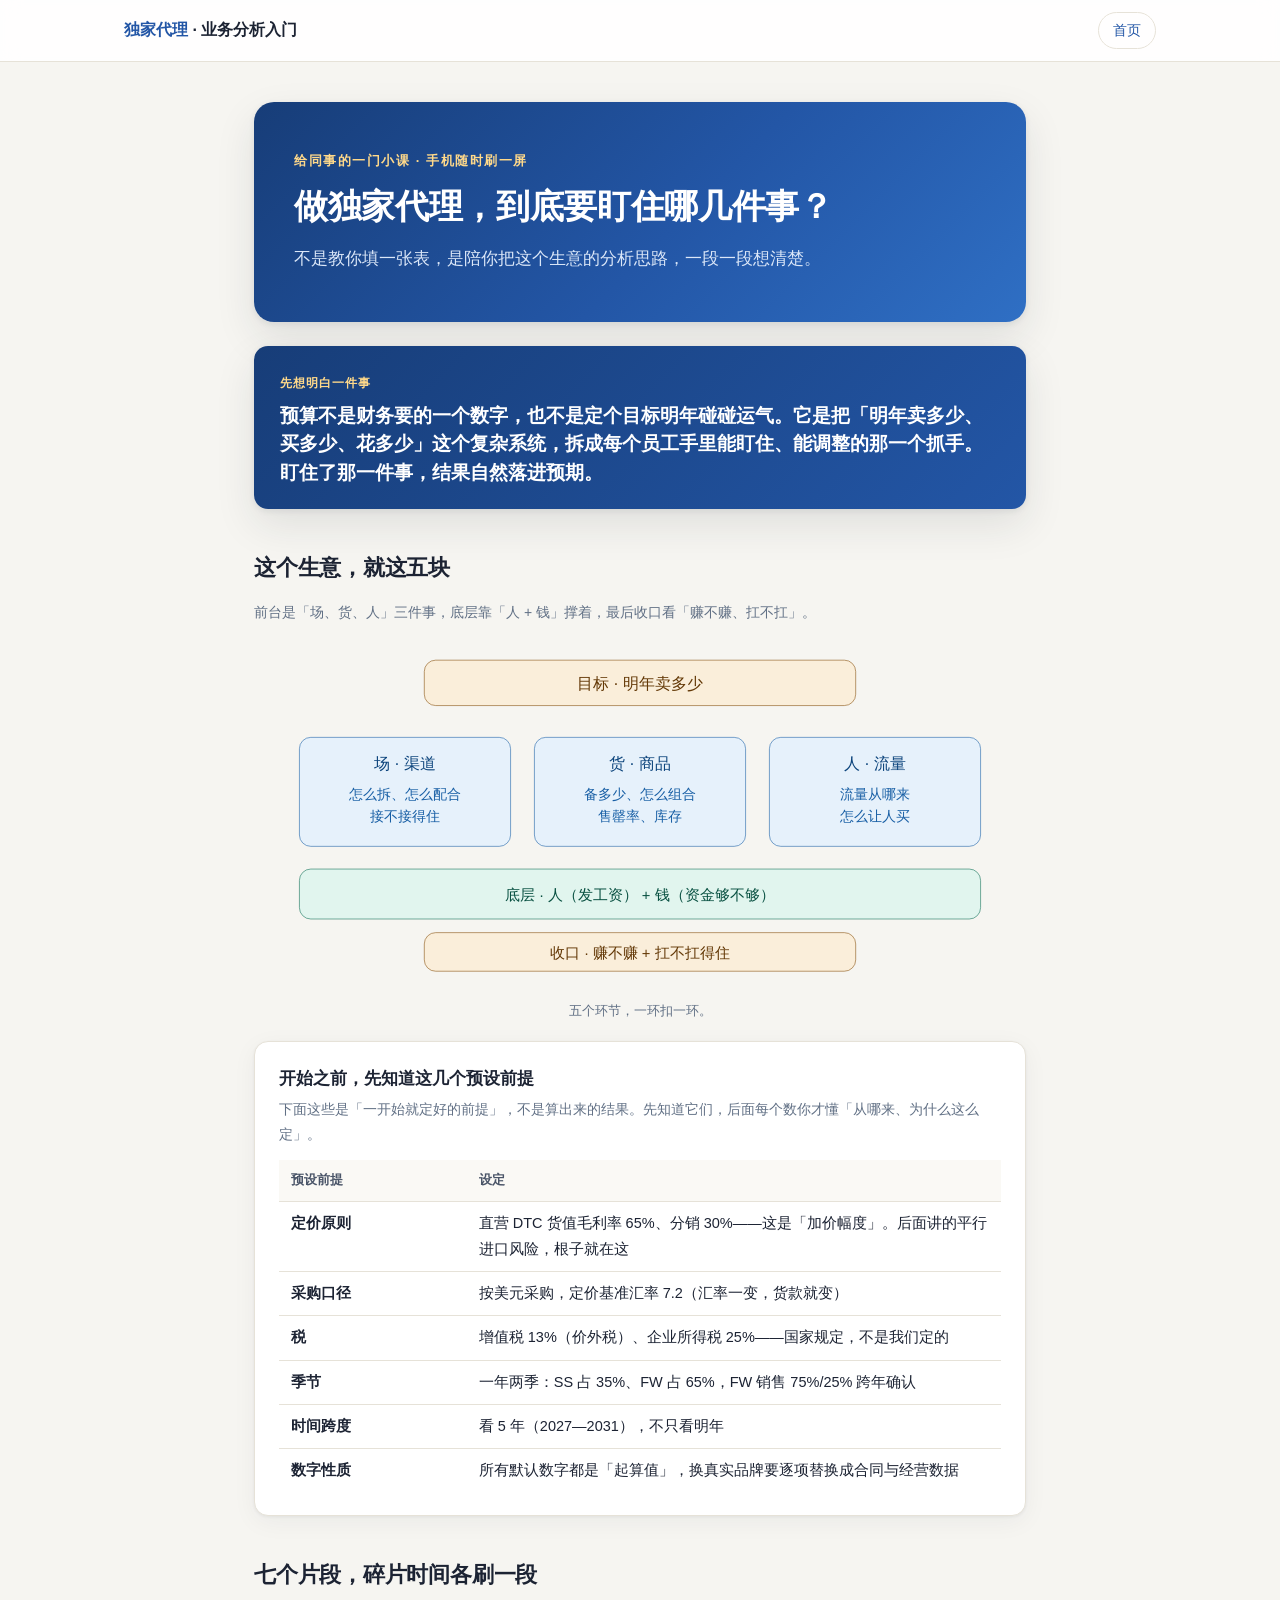
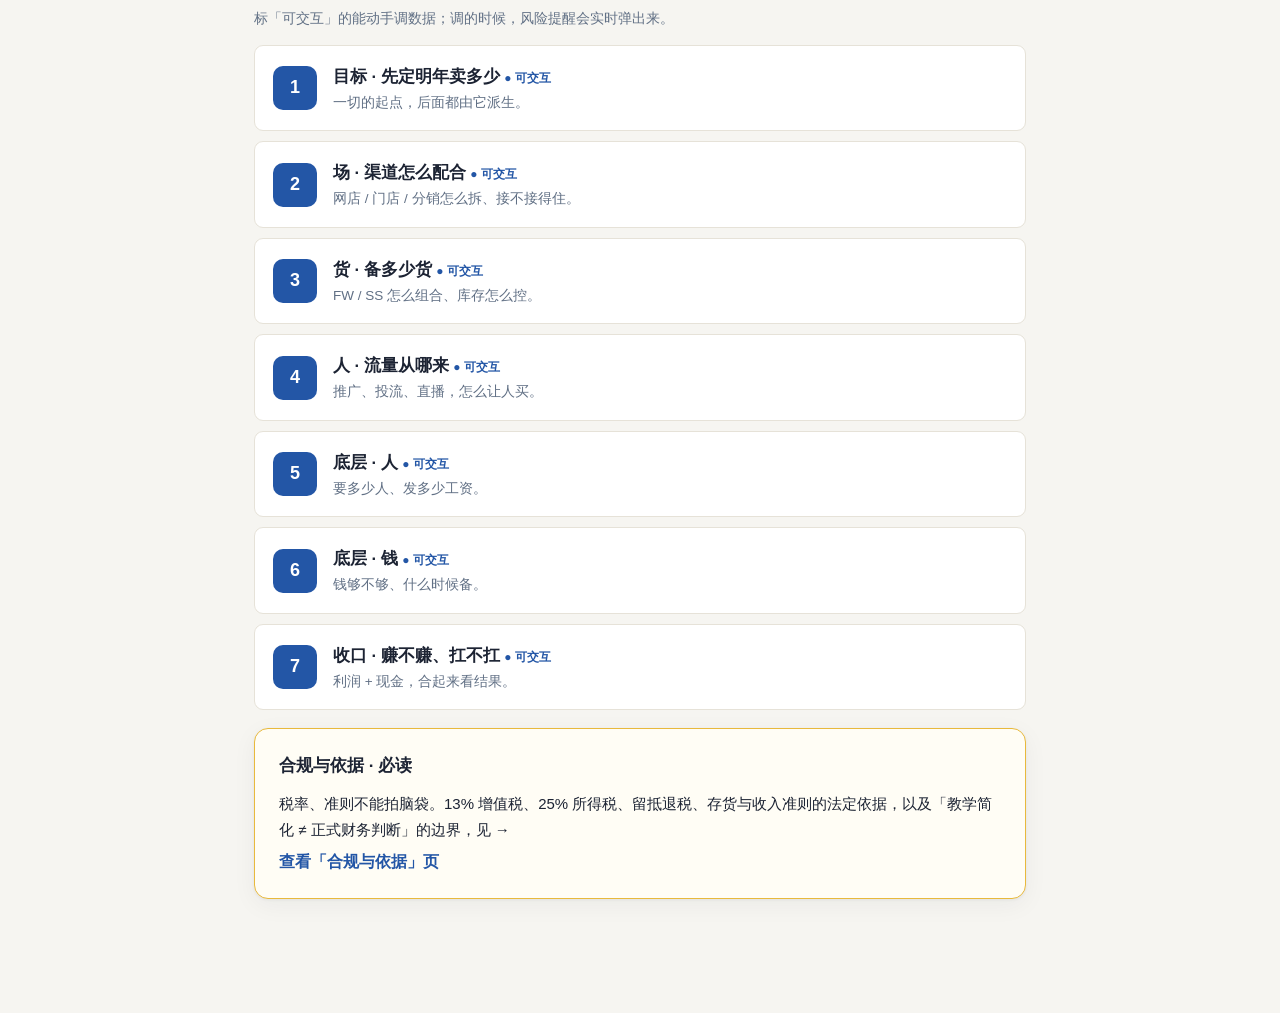
==== index.html @ e23b5a2c "独家代理业务模式学习网站初始版本" ====
<!DOCTYPE html>
<html lang="zh-CN">
<head>
<meta charset="UTF-8">
<meta name="viewport" content="width=device-width, initial-scale=1.0">
<title>独家代理 · 业务分析入门</title>
<link rel="stylesheet" href="css/style.css">
</head>
<body>

<div class="topbar">
  <div class="topbar-inner">
    <div class="brand"><span class="dot">独家代理</span> · 业务分析入门</div>
    <div class="spacer"></div>
    <a class="home" href="index.html">首页</a>
  </div>
</div>

<div class="wrap">
  <div class="hero">
    <div class="eyebrow">给同事的一门小课 · 手机随时刷一屏</div>
    <h1>做独家代理，到底要盯住哪几件事？</h1>
    <p>不是教你填一张表，是陪你把这个生意的分析思路，一段一段想清楚。</p>
  </div>

  <div class="problem">
    <div class="tag">先想明白一件事</div>
    <p>预算不是财务要的一个数字，也不是定个目标明年碰碰运气。它是把「明年卖多少、买多少、花多少」这个复杂系统，拆成每个员工手里<strong>能盯住、能调整的那一个抓手</strong>。盯住了那一件事，结果自然落进预期。</p>
  </div>

  <h2>这个生意，就这五块</h2>
  <p class="subtle">前台是「场、货、人」三件事，底层靠「人 + 钱」撑着，最后收口看「赚不赚、扛不扛」。</p>

  <figure class="frame-figure">
    <svg width="100%" viewBox="0 0 680 300" role="img" aria-label="独家代理业务分析框架">
      <defs></defs>
      <rect x="150" y="16" width="380" height="40" rx="10" fill="#FAEEDA" stroke="#854F0B" stroke-width="0.5"/>
      <text x="340" y="41" font-size="14" fill="#633806" text-anchor="middle" font-weight="500">目标 · 明年卖多少</text>

      <rect x="40" y="84" width="186" height="96" rx="10" fill="#E6F1FB" stroke="#185FA5" stroke-width="0.5"/>
      <text x="133" y="112" font-size="14" fill="#0C447C" text-anchor="middle" font-weight="500">场 · 渠道</text>
      <text x="133" y="138" font-size="12" fill="#185FA5" text-anchor="middle">怎么拆、怎么配合</text>
      <text x="133" y="158" font-size="12" fill="#185FA5" text-anchor="middle">接不接得住</text>

      <rect x="247" y="84" width="186" height="96" rx="10" fill="#E6F1FB" stroke="#185FA5" stroke-width="0.5"/>
      <text x="340" y="112" font-size="14" fill="#0C447C" text-anchor="middle" font-weight="500">货 · 商品</text>
      <text x="340" y="138" font-size="12" fill="#185FA5" text-anchor="middle">备多少、怎么组合</text>
      <text x="340" y="158" font-size="12" fill="#185FA5" text-anchor="middle">售罄率、库存</text>

      <rect x="454" y="84" width="186" height="96" rx="10" fill="#E6F1FB" stroke="#185FA5" stroke-width="0.5"/>
      <text x="547" y="112" font-size="14" fill="#0C447C" text-anchor="middle" font-weight="500">人 · 流量</text>
      <text x="547" y="138" font-size="12" fill="#185FA5" text-anchor="middle">流量从哪来</text>
      <text x="547" y="158" font-size="12" fill="#185FA5" text-anchor="middle">怎么让人买</text>

      <rect x="40" y="200" width="600" height="44" rx="10" fill="#E1F5EE" stroke="#0F6E56" stroke-width="0.5"/>
      <text x="340" y="227" font-size="13" fill="#085041" text-anchor="middle" font-weight="500">底层 · 人（发工资） + 钱（资金够不够）</text>

      <rect x="150" y="256" width="380" height="34" rx="10" fill="#FAEEDA" stroke="#854F0B" stroke-width="0.5"/>
      <text x="340" y="278" font-size="13" fill="#633806" text-anchor="middle" font-weight="500">收口 · 赚不赚 + 扛不扛得住</text>
    </svg>
    <figcaption>五个环节，一环扣一环。</figcaption>
  </figure>

  <!-- 手机专用：纵向堆叠框架（桌面隐藏，见 CSS） -->
  <div class="frame-mobile" aria-label="独家代理业务分析框架">
    <div class="fm-node fm-goal">目标 · 明年卖多少</div>
    <div class="fm-stack">
      <div class="fm-node fm-field"><strong>场 · 渠道</strong><span>怎么拆、怎么配合、接不接得住</span></div>
      <div class="fm-node fm-goods"><strong>货 · 商品</strong><span>备多少、怎么组合、售罄率、库存</span></div>
      <div class="fm-node fm-people"><strong>人 · 流量</strong><span>流量从哪来、怎么让人买</span></div>
    </div>
    <div class="fm-node fm-base">底层 · 人（发工资） + 钱（资金够不够）</div>
    <div class="fm-node fm-result">收口 · 赚不赚 + 扛不扛得住</div>
  </div>

  <div class="card">
    <h3 style="margin-top:0;">开始之前，先知道这几个预设前提</h3>
    <p class="subtle" style="margin-top:-6px;">下面这些是「一开始就定好的前提」，不是算出来的结果。先知道它们，后面每个数你才懂「从哪来、为什么这么定」。</p>
    <table style="margin:0;">
      <tr><th style="width:26%;">预设前提</th><th>设定</th></tr>
      <tr><td><strong>定价原则</strong></td><td>直营 DTC 货值毛利率 65%、分销 30%——这是「加价幅度」。后面讲的平行进口风险，根子就在这</td></tr>
      <tr><td><strong>采购口径</strong></td><td>按美元采购，定价基准汇率 7.2（汇率一变，货款就变）</td></tr>
      <tr><td><strong>税</strong></td><td>增值税 13%（价外税）、企业所得税 25%——国家规定，不是我们定的</td></tr>
      <tr><td><strong>季节</strong></td><td>一年两季：SS 占 35%、FW 占 65%，FW 销售 75%/25% 跨年确认</td></tr>
      <tr><td><strong>时间跨度</strong></td><td>看 5 年（2027—2031），不只看明年</td></tr>
      <tr><td><strong>数字性质</strong></td><td>所有默认数字都是「起算值」，换真实品牌要逐项替换成合同与经营数据</td></tr>
    </table>
  </div>

  <h2>七个片段，碎片时间各刷一段</h2>
  <p class="subtle">标「可交互」的能动手调数据；调的时候，风险提醒会实时弹出来。</p>

  <ol class="toc" style="list-style:none;padding:0;">
    <li><a href="chapters/1-goal.html" data-ch="1">
      <div class="num">1</div>
      <div class="body"><div class="ttl">目标 · 先定明年卖多少 <span class="tag-live">● 可交互</span></div>
      <div class="desc">一切的起点，后面都由它派生。</div></div>
    </a></li>
    <li><a href="chapters/2-field.html" data-ch="2">
      <div class="num">2</div>
      <div class="body"><div class="ttl">场 · 渠道怎么配合 <span class="tag-live">● 可交互</span></div>
      <div class="desc">网店 / 门店 / 分销怎么拆、接不接得住。</div></div>
    </a></li>
    <li><a href="chapters/3-goods.html" data-ch="3">
      <div class="num">3</div>
      <div class="body"><div class="ttl">货 · 备多少货 <span class="tag-live">● 可交互</span></div>
      <div class="desc">FW / SS 怎么组合、库存怎么控。</div></div>
    </a></li>
    <li><a href="chapters/4-traffic.html" data-ch="4">
      <div class="num">4</div>
      <div class="body"><div class="ttl">人 · 流量从哪来 <span class="tag-live">● 可交互</span></div>
      <div class="desc">推广、投流、直播，怎么让人买。</div></div>
    </a></li>
    <li><a href="chapters/5-people.html" data-ch="5">
      <div class="num">5</div>
      <div class="body"><div class="ttl">底层 · 人 <span class="tag-live">● 可交互</span></div>
      <div class="desc">要多少人、发多少工资。</div></div>
    </a></li>
    <li><a href="chapters/6-money.html" data-ch="6">
      <div class="num">6</div>
      <div class="body"><div class="ttl">底层 · 钱 <span class="tag-live">● 可交互</span></div>
      <div class="desc">钱够不够、什么时候备。</div></div>
    </a></li>
    <li><a href="chapters/7-result.html" data-ch="7">
      <div class="num">7</div>
      <div class="body"><div class="ttl">收口 · 赚不赚、扛不扛 <span class="tag-live">● 可交互</span></div>
      <div class="desc">利润 + 现金，合起来看结果。</div></div>
    </a></li>
  </ol>

  <div class="card" style="border-color:#e8b93c;background:#fffdf5;">
    <h3 style="margin-top:0;">合规与依据 · 必读</h3>
    <p style="font-size:15px;margin:4px 0;">税率、准则不能拍脑袋。13% 增值税、25% 所得税、留抵退税、存货与收入准则的法定依据，以及「教学简化 ≠ 正式财务判断」的边界，见 →</p>
    <a href="chapters/compliance.html" style="font-weight:700;">查看「合规与依据」页</a>
  </div>
</div>

<script src="js/site.js"></script>
</body>
</html>
---- css/style.css ----
/* ============================================================
   独家代理业务预算 · 学习网站 全局样式
   配色约定（与 Excel 模板一致）：
     黄底蓝字 = 可修改输入   浅绿底深绿字 = 跨表联动   黑字 = 公式结果   红 = 警示
   ============================================================ */

:root {
  /* 主色 */
  --ink: #1c2333;            /* 正文 */
  --ink-2: #4a5568;          /* 次要文字 */
  --ink-3: #617085;          /* 弱文字（加深以满足小字对比度） */
  --paper: #f6f5f1;          /* 页面底色 */
  --card: #ffffff;
  --line: #e6e2d8;           /* 分隔线 */

  --brand: #2356a6;          /* 主品牌蓝 */
  --brand-deep: #173d78;
  --brand-soft: #eaf1fb;

  /* 模板四色约定 */
  --input-bg: #fff3c4;       /* 黄底（输入） */
  --input-ink: #1a56db;      /* 蓝字（输入） */
  --link-bg: #dff0e4;        /* 浅绿底（联动） */
  --link-ink: #0e7a3d;       /* 深绿字（联动） */
  --formula-ink: #1c2333;    /* 黑字（公式） */
  --warn: #d92c2c;           /* 红（警示） */
  --warn-bg: #fdecec;

  --shadow: 0 1px 3px rgba(28,35,51,.06), 0 6px 24px rgba(28,35,51,.05);
  --shadow-lg: 0 2px 6px rgba(28,35,51,.08), 0 16px 40px rgba(28,35,51,.10);
  --radius: 14px;
  --radius-sm: 9px;

  --font: -apple-system, BlinkMacSystemFont, "PingFang SC", "Microsoft YaHei", "Segoe UI", sans-serif;
  --mono: "SF Mono", "JetBrains Mono", Menlo, Consolas, monospace;
}

* { box-sizing: border-box; }
html { scroll-behavior: smooth; }
body {
  margin: 0;
  font-family: var(--font);
  color: var(--ink);
  background: var(--paper);
  line-height: 1.75;
  font-size: 16px;
  -webkit-font-smoothing: antialiased;
}

a { color: var(--brand); text-decoration: none; }
a:hover { text-decoration: underline; }

/* ---------- 顶部导航 ---------- */
.topbar {
  position: sticky; top: 0; z-index: 50;
  background: rgba(255,255,255,.9);
  backdrop-filter: saturate(180%) blur(10px);
  border-bottom: 1px solid var(--line);
}
.topbar-inner {
  max-width: 1080px; margin: 0 auto; padding: 12px 24px;
  display: flex; align-items: center; gap: 16px;
}
.topbar .brand {
  font-weight: 800; font-size: 16px; color: var(--ink);
  white-space: nowrap;
}
.topbar .brand .dot { color: var(--brand); }
.topbar .crumb { color: var(--ink-3); font-size: 14px; white-space: nowrap; overflow: hidden; text-overflow: ellipsis; }
.topbar .spacer { flex: 1; }
.topbar a.home {
  font-size: 14px; color: var(--brand);
  border: 1px solid var(--line); border-radius: 999px; padding: 5px 14px;
}
.topbar a.home:hover { background: var(--brand-soft); text-decoration: none; }

/* ---------- 主容器 ---------- */
.wrap { max-width: 820px; margin: 0 auto; padding: 32px 24px 96px; }
.wrap.wide { max-width: 1000px; }

/* ---------- 章节头 ---------- */
.chapter-kicker {
  display: inline-block; font-size: 13px; font-weight: 700;
  color: var(--brand); background: var(--brand-soft);
  padding: 3px 12px; border-radius: 999px; letter-spacing: .04em;
}
h1 { font-size: 30px; line-height: 1.35; margin: 14px 0 8px; letter-spacing: -.01em; }
h2 { font-size: 22px; margin: 40px 0 12px; letter-spacing: -.01em; }
h3 { font-size: 17px; margin: 28px 0 10px; }
p { margin: 0 0 14px; }
strong { font-weight: 700; }
.lead { font-size: 17px; color: var(--ink-2); }
.subtle { color: var(--ink-3); font-size: 14px; }

/* ---------- 问题横幅 ---------- */
.problem {
  background: linear-gradient(135deg, #173d78, #2356a6);
  color: #fff; border-radius: var(--radius);
  padding: 22px 26px; margin: 22px 0; box-shadow: var(--shadow-lg);
}
.problem .tag {
  display: inline-block; font-size: 12px; font-weight: 700; letter-spacing: .08em;
  color: #ffd98a; margin-bottom: 8px;
}
.problem p { margin: 0; font-size: 19px; font-weight: 600; line-height: 1.5; }

/* ---------- 卡片 ---------- */
.card {
  background: var(--card); border: 1px solid var(--line);
  border-radius: var(--radius); padding: 22px 24px; margin: 18px 0;
  box-shadow: var(--shadow);
}
.card > h3:first-child { margin-top: 0; }

/* ---------- 金句 / 洞察 ---------- */
.insight {
  background: #fffdf5; border-left: 4px solid #e8b93c;
  padding: 16px 20px; border-radius: 0 var(--radius-sm) var(--radius-sm) 0;
  margin: 18px 0; font-size: 16.5px;
}
.insight .lbl { font-weight: 800; color: #a97a00; font-size: 13px; display: block; margin-bottom: 4px; letter-spacing: .05em; }
.insight p { margin: 0; }

/* ---------- 警示 ---------- */
.warn {
  background: var(--warn-bg); border-left: 4px solid var(--warn);
  padding: 14px 18px; border-radius: 0 var(--radius-sm) var(--radius-sm) 0; margin: 16px 0;
}
.warn .lbl { font-weight: 800; color: var(--warn); font-size: 13px; display: block; margin-bottom: 3px; }
.warn p { margin: 0; font-size: 15.5px; }

/* ---------- 实时风险提醒 ---------- */
.risks { margin: 18px 0; }
.risks .risks-title { font-weight: 700; font-size: 15px; margin-bottom: 8px; color: var(--warn); }
.risk-item { padding: 12px 16px; border-radius: var(--radius-sm); margin: 8px 0; border-left: 4px solid; font-size: 14.5px; line-height: 1.6; }
.risk-item.warn { background: var(--warn-bg); border-color: var(--warn); }
.risk-item.warn .t { color: var(--warn); font-weight: 700; display: block; margin-bottom: 2px; }
.risk-item.note { background: #fff8e6; border-color: #e8b93c; }
.risk-item.note .t { color: #a97a00; font-weight: 700; display: block; margin-bottom: 2px; }
.risk-empty { color: var(--ink-3); font-size: 14px; }

/* ---------- 类比 / 说明框 ---------- */
.note {
  background: var(--brand-soft); border-left: 4px solid var(--brand);
  padding: 14px 18px; border-radius: 0 var(--radius-sm) var(--radius-sm) 0; margin: 16px 0; font-size: 15.5px;
}

/* ---------- 颜色图例（模板约定） ---------- */
.legend { display: flex; flex-wrap: wrap; gap: 10px 18px; margin: 14px 0; font-size: 14px; }
.legend .item { display: flex; align-items: center; gap: 7px; }
.swatch { width: 16px; height: 16px; border-radius: 4px; display: inline-block; flex: none; }
.swatch.input { background: var(--input-bg); border: 1px solid #e8c14f; }
.swatch.link { background: var(--link-bg); border: 1px solid #9fd0b4; }
.swatch.formula { background: #f0f0f0; border: 1px solid #d0d0d0; }
.swatch.warn { background: var(--warn-bg); border: 1px solid var(--warn); }

/* ---------- 表格 ---------- */
table { width: 100%; border-collapse: collapse; font-size: 14.5px; margin: 14px 0; background: var(--card); }
th, td { padding: 9px 12px; border-bottom: 1px solid var(--line); text-align: left; vertical-align: top; }
th { font-weight: 700; color: var(--ink-2); background: #faf9f5; font-size: 13px; }
td.num, th.num { text-align: right; font-variant-numeric: tabular-nums; font-family: var(--mono); }
tr:last-child td { border-bottom: none; }

/* 模板四色单元格 */
.cell-input { background: var(--input-bg); color: var(--input-ink); font-weight: 600; }
.cell-link { background: var(--link-bg); color: var(--link-ink); font-weight: 600; }
.cell-formula { color: var(--formula-ink); }
.cell-warn { color: var(--warn); font-weight: 700; }

/* ---------- 交互组件 ---------- */
.widget { margin: 20px 0; }
.slider-row { display: flex; align-items: center; gap: 14px; margin: 12px 0; }
.slider-row label { flex: 0 0 150px; font-size: 14.5px; color: var(--ink-2); }
.slider-row input[type=range] { flex: 1; accent-color: var(--brand); }
.slider-row .val {
  flex: 0 0 92px; text-align: right; font-family: var(--mono);
  font-weight: 700; color: var(--input-ink); background: var(--input-bg);
  padding: 3px 10px; border-radius: 6px; font-size: 14px;
}

.ctrl-group { margin: 16px 0; }
.ctrl-group .ctrl-title { font-weight: 700; font-size: 15px; margin-bottom: 6px; }
.chip-row { display: flex; flex-wrap: wrap; gap: 8px; }
.chip {
  padding: 7px 14px; border-radius: 999px; border: 1px solid var(--line);
  background: #fff; cursor: pointer; font-size: 14px; color: var(--ink-2);
  transition: all .15s; user-select: none;
}
.chip:hover { border-color: var(--brand); color: var(--brand); }
.chip.active { background: var(--brand); color: #fff; border-color: var(--brand); font-weight: 600; }

button.btn {
  background: var(--brand); color: #fff; border: none; border-radius: 8px;
  padding: 9px 18px; font-size: 14.5px; font-weight: 600; cursor: pointer;
  transition: background .15s;
}
button.btn:hover { background: var(--brand-deep); }
button.btn.ghost { background: #fff; color: var(--brand); border: 1px solid var(--line); }
button.btn.ghost:hover { background: var(--brand-soft); }

/* 结果数字卡 */
.metric-grid { display: grid; grid-template-columns: repeat(auto-fit, minmax(150px, 1fr)); gap: 12px; margin: 16px 0; }
.metric {
  background: var(--card); border: 1px solid var(--line); border-radius: var(--radius-sm);
  padding: 14px 16px;
}
.metric .k { font-size: 12.5px; color: var(--ink-3); margin-bottom: 4px; }
.metric .v { font-size: 22px; font-weight: 800; font-family: var(--mono); letter-spacing: -.02em; }
.metric .u { font-size: 12px; color: var(--ink-3); }
.metric.pos .v { color: var(--link-ink); }   /* 正向：绿 */
.metric.neg .v { color: var(--warn); }       /* 负向：红 */
.metric.flat .v { color: var(--ink); }

/* 毛利瀑布图 */
.waterfall { margin: 10px 0 6px; }
.wf-row { display: flex; align-items: center; gap: 10px; margin-bottom: 7px; }
.wf-label { flex: 0 0 78px; font-size: 13px; color: var(--ink-2); }
.wf-track { flex: 1; height: 16px; background: #f0f2f6; border-radius: 6px; overflow: hidden; }
.wf-bar { display: block; height: 100%; border-radius: 6px; }
.wf-num { flex: 0 0 52px; text-align: right; font-family: var(--mono); font-size: 13px; font-weight: 700; }
.wf-base .wf-bar { background: #2f9e6b; }
.wf-base .wf-num { color: #0e7a3d; }
.wf-cost .wf-bar { background: linear-gradient(90deg,#e0763a,#e8913a); }
.wf-cost .wf-num { color: #c0561f; }
.wf-result .wf-bar { background: var(--warn); }
.wf-result .wf-num { color: var(--warn); }
.wf-result .wf-label { font-weight: 800; color: var(--ink); }

/* 翻正挑战状态 */
.challenge { display: flex; align-items: center; gap: 12px; border-radius: var(--radius-sm); padding: 12px 16px; margin: 14px 0 10px; }
.challenge .ch-badge { flex: none; font-size: 12.5px; font-weight: 800; padding: 4px 11px; border-radius: 999px; }
.challenge .ch-text { font-size: 14px; line-height: 1.55; }
.challenge.lose { background: var(--warn-bg); border: 1px solid #f3c2c2; }
.challenge.lose .ch-badge { background: var(--warn); color: #fff; }
.challenge.win { background: #e6f6ec; border: 1px solid #b4ddc4; }
.challenge.win .ch-badge { background: #0e7a3d; color: #fff; }
.sim-actions { display: flex; justify-content: flex-end; margin: 4px 0 8px; }
.sim-actions .btn { min-height: 40px; padding: 7px 16px; }

/* 备货倍数方块 */
.mv-boxes { display: flex; flex-wrap: wrap; gap: 8px; margin: 6px 0 4px; }
.mv-box { width: 36px; height: 36px; border-radius: 8px; display: inline-block; }
.mv-box.sold { background: #2f9e6b; }
.mv-box.extra { background: #e8913a; }

/* 现金流时段探索卡片 */
.tl-cards { display: flex; gap: 10px; }
.tl-card {
  flex: 1; min-height: 44px; display: flex; flex-direction: column; gap: 3px;
  padding: 11px 12px; border-radius: 11px; border: 1px solid var(--line);
  background: #fff; cursor: pointer; text-align: left; transition: all .15s;
}
.tl-card .tl-period { font-size: 14px; font-weight: 800; color: var(--ink); }
.tl-card .tl-brief { font-size: 11.5px; color: var(--ink-3); line-height: 1.4; }
.tl-card.active { border-color: var(--brand); background: var(--brand-soft); box-shadow: var(--shadow); }
.tl-card.active .tl-period { color: var(--brand-deep); }
.tl-detail {
  margin-top: 10px; background: var(--brand-soft); border-left: 4px solid var(--brand);
  border-radius: 0 var(--radius-sm) var(--radius-sm) 0; padding: 12px 16px;
  font-size: 14.5px; line-height: 1.65; color: var(--ink);
}

/* 渠道轻重指示 */
.heavy-light { margin-top: 16px; }
.hl-bar { height: 12px; border-radius: 999px; background: #f0e6d6; overflow: hidden; }
.hl-heavy { display: block; height: 100%; background: linear-gradient(90deg,#2f6fc4,#5b93d8); border-radius: 999px; }
.hl-legend { display: flex; justify-content: space-between; margin-top: 9px; font-size: 13px; color: var(--ink-2); }
.hl-legend strong { font-family: var(--mono); color: var(--ink); margin-left: 4px; }
.hl-legend i { display: inline-block; width: 11px; height: 11px; border-radius: 3px; margin-right: 6px; vertical-align: -1px; }
.hl-legend .dot-heavy { background: #2f6fc4; }
.hl-legend .dot-light { background: #e0a95c; }

/* ---------- 公式 ---------- */
.formula {
  font-family: var(--mono); background: #f2f0ea; border: 1px solid var(--line);
  border-radius: 8px; padding: 12px 16px; margin: 14px 0; font-size: 14.5px;
  overflow-x: auto; white-space: nowrap;
}
.formula .frac { display: inline-flex; flex-direction: column; text-align: center; vertical-align: middle; margin: 0 4px; }
.formula .frac .num { border-bottom: 1.5px solid var(--ink); padding: 0 6px; }
.formula .frac .den { padding: 0 6px; }

/* ---------- 章节底部导航 ---------- */
.pager {
  display: flex; justify-content: space-between; gap: 12px; margin-top: 56px;
  padding-top: 20px; border-top: 1px solid var(--line);
}
.pager a {
  display: block; flex: 1; padding: 14px 18px; border-radius: var(--radius-sm);
  border: 1px solid var(--line); background: var(--card); color: var(--ink);
}
.pager a:hover { border-color: var(--brand); text-decoration: none; }
.pager .dir { font-size: 12px; color: var(--ink-3); }
.pager .t { font-weight: 700; }
.pager a.next { text-align: right; }

/* ---------- 首页 ---------- */
.hero {
  background: linear-gradient(135deg, #173d78 0%, #2356a6 55%, #2f6fc4 100%);
  color: #fff; border-radius: 20px; padding: 48px 40px; margin: 8px 0 24px;
  box-shadow: var(--shadow-lg);
}
.hero .eyebrow { font-size: 13px; letter-spacing: .12em; color: #ffd98a; font-weight: 700; }
.hero h1 { font-size: 34px; margin: 12px 0 14px; color: #fff; }
.hero p { font-size: 17px; color: #dbe7f8; margin: 0; max-width: 620px; }

.toc { list-style: none; padding: 0; margin: 12px 0; }
.toc li { margin: 0; }
.toc a {
  display: flex; align-items: center; gap: 16px; padding: 16px 18px;
  border: 1px solid var(--line); border-radius: var(--radius-sm);
  background: var(--card); color: var(--ink); margin-bottom: 10px;
  transition: all .15s;
}
.toc a:hover { border-color: var(--brand); box-shadow: var(--shadow); text-decoration: none; transform: translateY(-1px); }
.toc .num {
  flex: 0 0 44px; height: 44px; border-radius: 10px; display: flex; align-items: center; justify-content: center;
  font-weight: 800; font-size: 18px; color: #fff; background: var(--brand);
}
.toc .body { flex: 1; }
.toc .body .ttl { font-weight: 700; font-size: 16.5px; }
.toc .body .desc { font-size: 13.5px; color: var(--ink-3); }
.toc .body .tag-live { color: var(--brand); font-weight: 700; font-size: 12px; }

/* ---------- 图（SVG） ---------- */
figure { margin: 18px 0; }
figcaption { font-size: 13px; color: var(--ink-3); text-align: center; margin-top: 8px; }
svg text { font-family: var(--font); }

/* 手机版框架：桌面默认隐藏，手机端见媒体查询 */
.frame-mobile { display: none; }

/* ---------- 触控友好（移动端基础，桌面同样受益） ---------- */
html { -webkit-text-size-adjust: 100%; text-size-adjust: 100%; }
.chip { min-height: 44px; display: inline-flex; align-items: center; justify-content: center; }
button.btn { min-height: 44px; }
.pager a { min-height: 64px; display: flex; flex-direction: column; justify-content: center; }
.slider-row input[type=range] {
  min-height: 44px; cursor: pointer; touch-action: manipulation;
  -webkit-appearance: none; appearance: none; background: transparent;
}
/* 轨道（WebKit） */
.slider-row input[type=range]::-webkit-slider-runnable-track {
  height: 6px; border-radius: 999px;
  background: linear-gradient(#d9e2ef, #d9e2ef);
}
/* 滑块（WebKit）：视觉 24px，外层靠 44px 行高保证触控 */
.slider-row input[type=range]::-webkit-slider-thumb {
  -webkit-appearance: none; appearance: none;
  width: 24px; height: 24px; margin-top: -9px;
  border-radius: 50%; background: var(--brand);
  border: 3px solid #fff; box-shadow: 0 1px 4px rgba(23,61,120,.35);
}
.slider-row input[type=range]:focus::-webkit-slider-thumb { box-shadow: 0 0 0 4px rgba(35,86,166,.22); }
/* 轨道 + 滑块（Firefox） */
.slider-row input[type=range]::-moz-range-track {
  height: 6px; border-radius: 999px; background: #d9e2ef;
}
.slider-row input[type=range]::-moz-range-thumb {
  width: 18px; height: 18px; border-radius: 50%;
  background: var(--brand); border: 3px solid #fff;
  box-shadow: 0 1px 4px rgba(23,61,120,.35);
}
.slider-row .val { min-width: 92px; }

/* ---------- 响应式：手机端 ---------- */
@media (max-width: 640px) {
  body { font-size: 15px; }
  .wrap { padding: 24px 16px 72px; }
  .wrap.wide { padding: 24px 16px 72px; }
  h1 { font-size: 23px; line-height: 1.4; }
  h2 { font-size: 19px; }
  h3 { font-size: 16px; }
  .lead { font-size: 16px; }

  .hero { padding: 28px 20px; border-radius: 16px; }
  .hero h1 { font-size: 25px; }

  .topbar-inner { padding: 10px 14px; gap: 10px; }
  .topbar .brand { font-size: 15px; }
  .topbar .crumb { display: none; }
  .topbar a.home { padding: 6px 12px; font-size: 13px; white-space: nowrap; }

  .problem { padding: 18px 20px; }
  .problem p { font-size: 16.5px; line-height: 1.55; }
  .insight p, .note, .warn p { font-size: 15px; }

  .card { padding: 18px 16px; }
  .formula { font-size: 13px; padding: 10px 12px; }

  .slider-row { flex-wrap: wrap; row-gap: 8px; }
  .slider-row label { flex: 0 0 100%; font-size: 14px; }
  .slider-row .val { flex: 0 0 auto; }

  table { display: block; overflow-x: auto; -webkit-overflow-scrolling: touch; }
  th, td { padding: 8px 10px; font-size: 13.5px; }

  .metric-grid { grid-template-columns: repeat(2, 1fr); gap: 10px; }
  .metric { padding: 12px 14px; }
  .metric .v { font-size: 19px; }
  .metric .k { font-size: 12px; }

  .toc a { padding: 14px 14px; gap: 12px; }
  .toc .num { flex: 0 0 38px; height: 38px; font-size: 16px; border-radius: 8px; }
  .toc .body .ttl { font-size: 15.5px; }

  .pager { flex-direction: column; gap: 10px; }
  .pager a.next { text-align: left; }

  .legend { gap: 8px 14px; font-size: 13px; }

  /* 第 6 章图表保持横滑；首页框架图改用纵向堆叠版 */
  figure { margin: 12px 0; overflow-x: auto; -webkit-overflow-scrolling: touch; padding-bottom: 4px; }
  figure svg { min-width: 540px; }
  .frame-figure { display: none; }
  .frame-mobile { display: block; margin: 18px 0; }
  .frame-mobile .fm-node { border-radius: 12px; padding: 13px 16px; margin-bottom: 10px; }
  .frame-mobile .fm-node strong { display: block; font-size: 15.5px; margin-bottom: 2px; }
  .frame-mobile .fm-node span { display: block; font-size: 12.5px; color: var(--ink-2); line-height: 1.5; }
  .frame-mobile .fm-goal { background: #FAEEDA; border: 1px solid #e0c49a; color: #633806; font-weight: 700; }
  .frame-mobile .fm-stack { display: flex; flex-direction: column; gap: 10px; margin-bottom: 10px; }
  .frame-mobile .fm-field,
  .frame-mobile .fm-goods,
  .frame-mobile .fm-people { background: #E6F1FB; border: 1px solid #b9d4ef; color: #0C447C; }
  .frame-mobile .fm-base { background: #E1F5EE; border: 1px solid #aed8c8; color: #085041; font-weight: 700; }
  .frame-mobile .fm-result { background: #FAEEDA; border: 1px solid #e0c49a; color: #633806; font-weight: 700; }

  /* 视觉友好：弱文字加深、段落呼吸、行距舒展 */
  .subtle { color: #5f6b7d; }
  .toc .body .desc { color: #5f6b7d; }
  figcaption { color: #5f6b7d; }
  p { margin-bottom: 15px; }
  .lead { line-height: 1.65; }
  .problem p { line-height: 1.6; }
  .hero p { line-height: 1.65; }

  /* 新增交互组件的手机布局 */
  .tl-cards { flex-direction: column; gap: 8px; }
  .tl-card { flex-direction: row; align-items: center; justify-content: space-between; }
  .tl-card .tl-brief { text-align: right; max-width: 58%; }
  .wf-row { gap: 8px; }
  .wf-label { flex: 0 0 64px; }
  .wf-num { flex: 0 0 46px; }
  .challenge { flex-direction: column; align-items: flex-start; gap: 8px; }
  .hl-legend { flex-direction: column; gap: 6px; }
  .mv-box { width: 32px; height: 32px; }
}

@media print {
  .topbar, .pager { display: none; }
  body { background: #fff; }
}
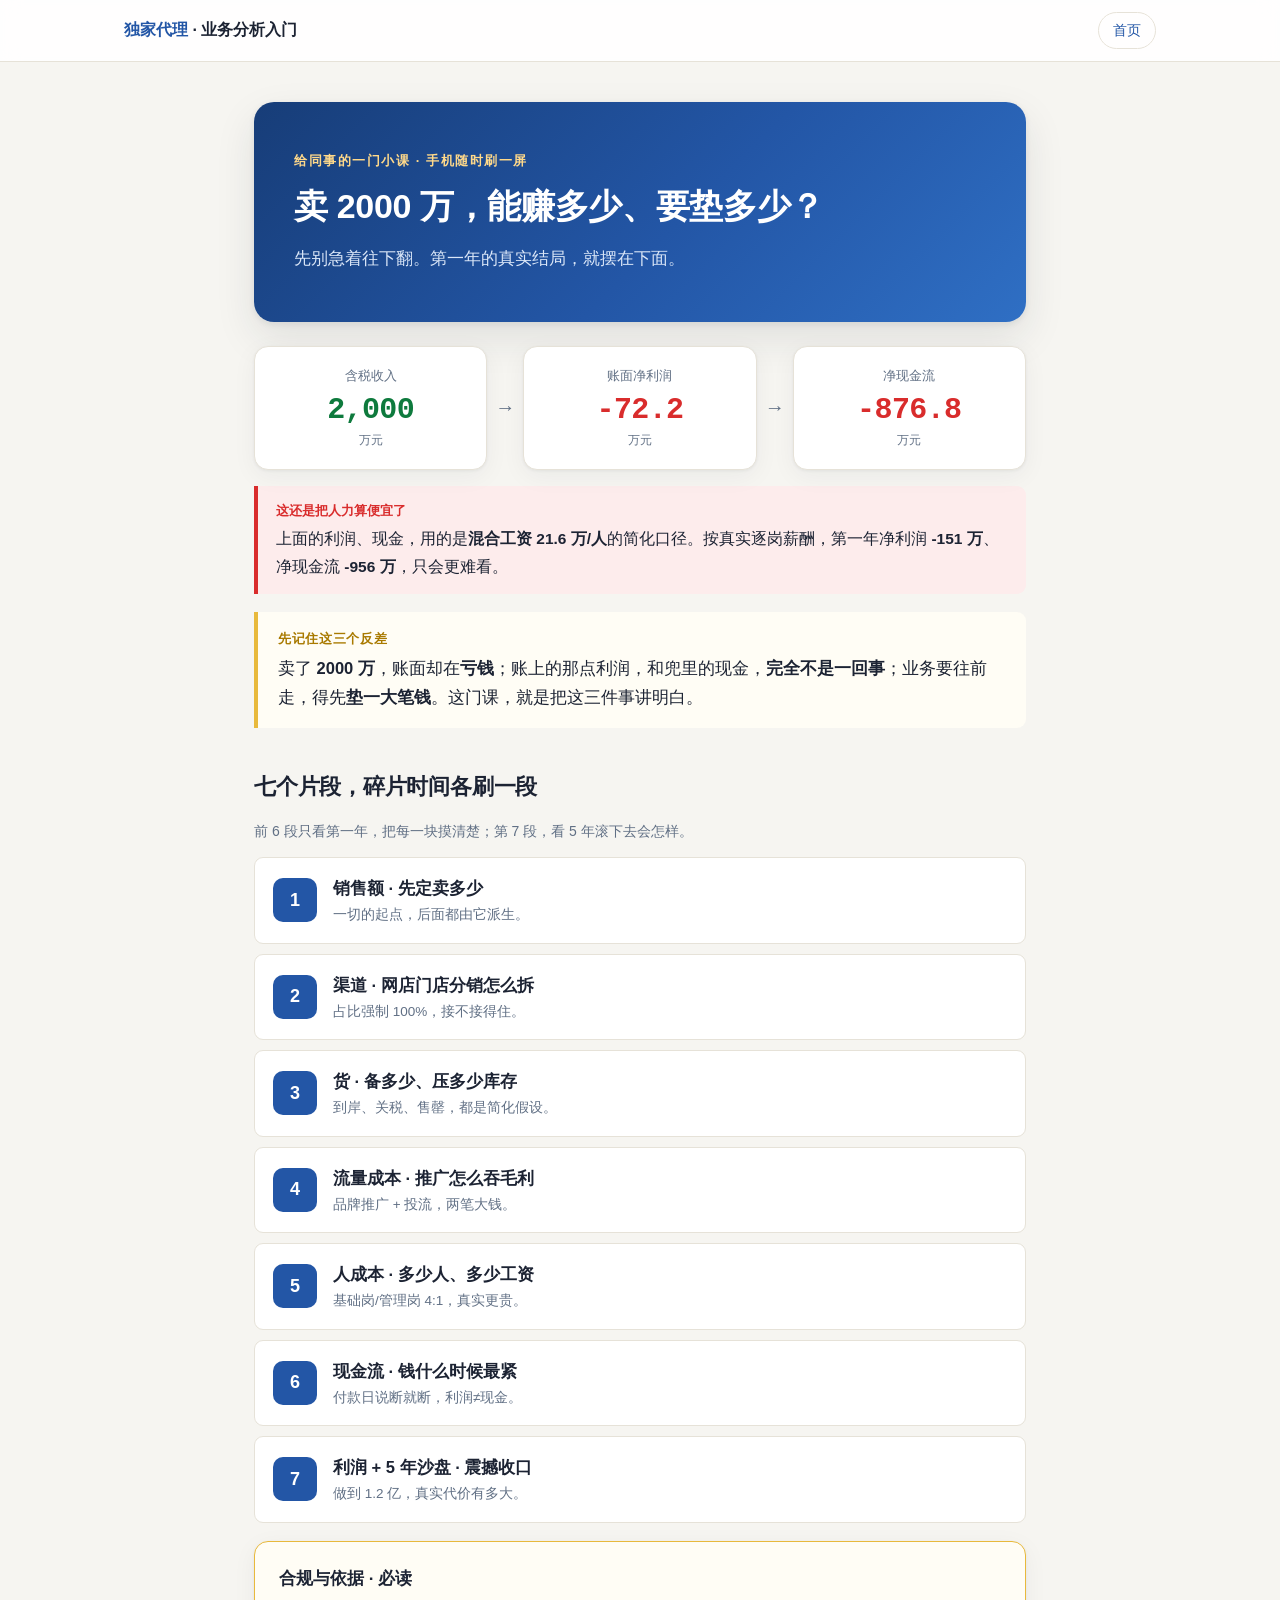
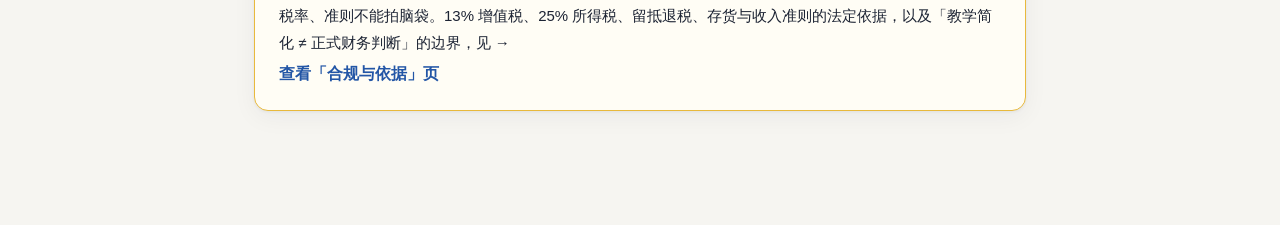
==== commit 2b9e74fa: "重构计算引擎并按7模块重做全站 calc.js 逐商品季/滚动库存/利润调节法现金/装修资产池折旧/人员规模配置；首页与7章结论先行、彩色数字、滑块交互；合规页与设计文档对齐；第一年17项精确对齐、5" ====
--- a/index.html
+++ b/index.html
@@ -19,112 +19,79 @@
 <div class="wrap">
   <div class="hero">
     <div class="eyebrow">给同事的一门小课 · 手机随时刷一屏</div>
-    <h1>做独家代理，到底要盯住哪几件事？</h1>
-    <p>不是教你填一张表，是陪你把这个生意的分析思路，一段一段想清楚。</p>
+    <h1>卖 2000 万，能赚多少、要垫多少？</h1>
+    <p>先别急着往下翻。第一年的真实结局，就摆在下面。</p>
   </div>
 
-  <div class="problem">
-    <div class="tag">先想明白一件事</div>
-    <p>预算不是财务要的一个数字，也不是定个目标明年碰碰运气。它是把「明年卖多少、买多少、花多少」这个复杂系统，拆成每个员工手里<strong>能盯住、能调整的那一个抓手</strong>。盯住了那一件事，结果自然落进预期。</p>
+  <!-- 结局钩子：三个大数字，由引擎实时算（简化口径） -->
+  <div class="hook-cards" id="hook">
+    <div class="hook">
+      <div class="hk">含税收入</div>
+      <div class="hv c-green" id="h-rev">—</div>
+      <div class="hu">万元</div>
+    </div>
+    <div class="hook-arrow">→</div>
+    <div class="hook">
+      <div class="hk">账面净利润</div>
+      <div class="hv c-red" id="h-np">—</div>
+      <div class="hu">万元</div>
+    </div>
+    <div class="hook-arrow">→</div>
+    <div class="hook">
+      <div class="hk">净现金流</div>
+      <div class="hv c-red" id="h-nc">—</div>
+      <div class="hu">万元</div>
+    </div>
   </div>
 
-  <h2>这个生意，就这五块</h2>
-  <p class="subtle">前台是「场、货、人」三件事，底层靠「人 + 钱」撑着，最后收口看「赚不赚、扛不扛」。</p>
-
-  <figure class="frame-figure">
-    <svg width="100%" viewBox="0 0 680 300" role="img" aria-label="独家代理业务分析框架">
-      <defs></defs>
-      <rect x="150" y="16" width="380" height="40" rx="10" fill="#FAEEDA" stroke="#854F0B" stroke-width="0.5"/>
-      <text x="340" y="41" font-size="14" fill="#633806" text-anchor="middle" font-weight="500">目标 · 明年卖多少</text>
-
-      <rect x="40" y="84" width="186" height="96" rx="10" fill="#E6F1FB" stroke="#185FA5" stroke-width="0.5"/>
-      <text x="133" y="112" font-size="14" fill="#0C447C" text-anchor="middle" font-weight="500">场 · 渠道</text>
-      <text x="133" y="138" font-size="12" fill="#185FA5" text-anchor="middle">怎么拆、怎么配合</text>
-      <text x="133" y="158" font-size="12" fill="#185FA5" text-anchor="middle">接不接得住</text>
-
-      <rect x="247" y="84" width="186" height="96" rx="10" fill="#E6F1FB" stroke="#185FA5" stroke-width="0.5"/>
-      <text x="340" y="112" font-size="14" fill="#0C447C" text-anchor="middle" font-weight="500">货 · 商品</text>
-      <text x="340" y="138" font-size="12" fill="#185FA5" text-anchor="middle">备多少、怎么组合</text>
-      <text x="340" y="158" font-size="12" fill="#185FA5" text-anchor="middle">售罄率、库存</text>
-
-      <rect x="454" y="84" width="186" height="96" rx="10" fill="#E6F1FB" stroke="#185FA5" stroke-width="0.5"/>
-      <text x="547" y="112" font-size="14" fill="#0C447C" text-anchor="middle" font-weight="500">人 · 流量</text>
-      <text x="547" y="138" font-size="12" fill="#185FA5" text-anchor="middle">流量从哪来</text>
-      <text x="547" y="158" font-size="12" fill="#185FA5" text-anchor="middle">怎么让人买</text>
-
-      <rect x="40" y="200" width="600" height="44" rx="10" fill="#E1F5EE" stroke="#0F6E56" stroke-width="0.5"/>
-      <text x="340" y="227" font-size="13" fill="#085041" text-anchor="middle" font-weight="500">底层 · 人（发工资） + 钱（资金够不够）</text>
-
-      <rect x="150" y="256" width="380" height="34" rx="10" fill="#FAEEDA" stroke="#854F0B" stroke-width="0.5"/>
-      <text x="340" y="278" font-size="13" fill="#633806" text-anchor="middle" font-weight="500">收口 · 赚不赚 + 扛不扛得住</text>
-    </svg>
-    <figcaption>五个环节，一环扣一环。</figcaption>
-  </figure>
-
-  <!-- 手机专用：纵向堆叠框架（桌面隐藏，见 CSS） -->
-  <div class="frame-mobile" aria-label="独家代理业务分析框架">
-    <div class="fm-node fm-goal">目标 · 明年卖多少</div>
-    <div class="fm-stack">
-      <div class="fm-node fm-field"><strong>场 · 渠道</strong><span>怎么拆、怎么配合、接不接得住</span></div>
-      <div class="fm-node fm-goods"><strong>货 · 商品</strong><span>备多少、怎么组合、售罄率、库存</span></div>
-      <div class="fm-node fm-people"><strong>人 · 流量</strong><span>流量从哪来、怎么让人买</span></div>
-    </div>
-    <div class="fm-node fm-base">底层 · 人（发工资） + 钱（资金够不够）</div>
-    <div class="fm-node fm-result">收口 · 赚不赚 + 扛不扛得住</div>
+  <div class="warn">
+    <span class="lbl">这还是把人力算便宜了</span>
+    <p>上面的利润、现金，用的是<strong>混合工资 21.6 万/人</strong>的简化口径。按真实逐岗薪酬，第一年净利润 <strong>-151 万</strong>、净现金流 <strong>-956 万</strong>，只会更难看。</p>
   </div>
 
-  <div class="card">
-    <h3 style="margin-top:0;">开始之前，先知道这几个预设前提</h3>
-    <p class="subtle" style="margin-top:-6px;">下面这些是「一开始就定好的前提」，不是算出来的结果。先知道它们，后面每个数你才懂「从哪来、为什么这么定」。</p>
-    <table style="margin:0;">
-      <tr><th style="width:26%;">预设前提</th><th>设定</th></tr>
-      <tr><td><strong>定价原则</strong></td><td>直营 DTC 货值毛利率 65%、分销 30%——这是「加价幅度」。后面讲的平行进口风险，根子就在这</td></tr>
-      <tr><td><strong>采购口径</strong></td><td>按美元采购，定价基准汇率 7.2（汇率一变，货款就变）</td></tr>
-      <tr><td><strong>税</strong></td><td>增值税 13%（价外税）、企业所得税 25%——国家规定，不是我们定的</td></tr>
-      <tr><td><strong>季节</strong></td><td>一年两季：SS 占 35%、FW 占 65%，FW 销售 75%/25% 跨年确认</td></tr>
-      <tr><td><strong>时间跨度</strong></td><td>看 5 年（2027—2031），不只看明年</td></tr>
-      <tr><td><strong>数字性质</strong></td><td>所有默认数字都是「起算值」，换真实品牌要逐项替换成合同与经营数据</td></tr>
-    </table>
+  <div class="insight">
+    <span class="lbl">先记住这三个反差</span>
+    <p>卖了 <strong>2000 万</strong>，账面却在<strong>亏钱</strong>；账上的那点利润，和兜里的现金，<strong>完全不是一回事</strong>；业务要往前走，得先<strong>垫一大笔钱</strong>。这门课，就是把这三件事讲明白。</p>
   </div>
 
   <h2>七个片段，碎片时间各刷一段</h2>
-  <p class="subtle">标「可交互」的能动手调数据；调的时候，风险提醒会实时弹出来。</p>
+  <p class="subtle">前 6 段只看第一年，把每一块摸清楚；第 7 段，看 5 年滚下去会怎样。</p>
 
   <ol class="toc" style="list-style:none;padding:0;">
     <li><a href="chapters/1-goal.html" data-ch="1">
       <div class="num">1</div>
-      <div class="body"><div class="ttl">目标 · 先定明年卖多少 <span class="tag-live">● 可交互</span></div>
+      <div class="body"><div class="ttl">销售额 · 先定卖多少</div>
       <div class="desc">一切的起点，后面都由它派生。</div></div>
     </a></li>
     <li><a href="chapters/2-field.html" data-ch="2">
       <div class="num">2</div>
-      <div class="body"><div class="ttl">场 · 渠道怎么配合 <span class="tag-live">● 可交互</span></div>
-      <div class="desc">网店 / 门店 / 分销怎么拆、接不接得住。</div></div>
+      <div class="body"><div class="ttl">渠道 · 网店门店分销怎么拆</div>
+      <div class="desc">占比强制 100%，接不接得住。</div></div>
     </a></li>
     <li><a href="chapters/3-goods.html" data-ch="3">
       <div class="num">3</div>
-      <div class="body"><div class="ttl">货 · 备多少货 <span class="tag-live">● 可交互</span></div>
-      <div class="desc">FW / SS 怎么组合、库存怎么控。</div></div>
+      <div class="body"><div class="ttl">货 · 备多少、压多少库存</div>
+      <div class="desc">到岸、关税、售罄，都是简化假设。</div></div>
     </a></li>
     <li><a href="chapters/4-traffic.html" data-ch="4">
       <div class="num">4</div>
-      <div class="body"><div class="ttl">人 · 流量从哪来 <span class="tag-live">● 可交互</span></div>
-      <div class="desc">推广、投流、直播，怎么让人买。</div></div>
+      <div class="body"><div class="ttl">流量成本 · 推广怎么吞毛利</div>
+      <div class="desc">品牌推广 + 投流，两笔大钱。</div></div>
     </a></li>
     <li><a href="chapters/5-people.html" data-ch="5">
       <div class="num">5</div>
-      <div class="body"><div class="ttl">底层 · 人 <span class="tag-live">● 可交互</span></div>
-      <div class="desc">要多少人、发多少工资。</div></div>
+      <div class="body"><div class="ttl">人成本 · 多少人、多少工资</div>
+      <div class="desc">基础岗/管理岗 4:1，真实更贵。</div></div>
     </a></li>
     <li><a href="chapters/6-money.html" data-ch="6">
       <div class="num">6</div>
-      <div class="body"><div class="ttl">底层 · 钱 <span class="tag-live">● 可交互</span></div>
-      <div class="desc">钱够不够、什么时候备。</div></div>
+      <div class="body"><div class="ttl">现金流 · 钱什么时候最紧</div>
+      <div class="desc">付款日说断就断，利润≠现金。</div></div>
     </a></li>
     <li><a href="chapters/7-result.html" data-ch="7">
       <div class="num">7</div>
-      <div class="body"><div class="ttl">收口 · 赚不赚、扛不扛 <span class="tag-live">● 可交互</span></div>
-      <div class="desc">利润 + 现金，合起来看结果。</div></div>
+      <div class="body"><div class="ttl">利润 + 5 年沙盘 · 震撼收口</div>
+      <div class="desc">做到 1.2 亿，真实代价有多大。</div></div>
     </a></li>
   </ol>
 
@@ -135,6 +102,14 @@
   </div>
 </div>
 
-<script src="js/site.js"></script>
+<script src="js/calc.js"></script>
+<script>
+(function () {
+  var r = CalcModel.compute();
+  document.getElementById('h-rev').textContent = CalcModel.fmtInt(r.revTaxIncl);
+  document.getElementById('h-np').textContent = CalcModel.fmtWan(r.netProfit);
+  document.getElementById('h-nc').textContent = CalcModel.fmtWan(r.netCash);
+})();
+</script>
 </body>
 </html>
--- a/css/style.css
+++ b/css/style.css
@@ -20,9 +20,7 @@
   /* 模板四色约定 */
   --input-bg: #fff3c4;       /* 黄底（输入） */
   --input-ink: #1a56db;      /* 蓝字（输入） */
-  --link-bg: #dff0e4;        /* 浅绿底（联动） */
   --link-ink: #0e7a3d;       /* 深绿字（联动） */
-  --formula-ink: #1c2333;    /* 黑字（公式） */
   --warn: #d92c2c;           /* 红（警示） */
   --warn-bg: #fdecec;
 
@@ -145,15 +143,6 @@
   padding: 14px 18px; border-radius: 0 var(--radius-sm) var(--radius-sm) 0; margin: 16px 0; font-size: 15.5px;
 }
 
-/* ---------- 颜色图例（模板约定） ---------- */
-.legend { display: flex; flex-wrap: wrap; gap: 10px 18px; margin: 14px 0; font-size: 14px; }
-.legend .item { display: flex; align-items: center; gap: 7px; }
-.swatch { width: 16px; height: 16px; border-radius: 4px; display: inline-block; flex: none; }
-.swatch.input { background: var(--input-bg); border: 1px solid #e8c14f; }
-.swatch.link { background: var(--link-bg); border: 1px solid #9fd0b4; }
-.swatch.formula { background: #f0f0f0; border: 1px solid #d0d0d0; }
-.swatch.warn { background: var(--warn-bg); border: 1px solid var(--warn); }
-
 /* ---------- 表格 ---------- */
 table { width: 100%; border-collapse: collapse; font-size: 14.5px; margin: 14px 0; background: var(--card); }
 th, td { padding: 9px 12px; border-bottom: 1px solid var(--line); text-align: left; vertical-align: top; }
@@ -161,11 +150,21 @@
 td.num, th.num { text-align: right; font-variant-numeric: tabular-nums; font-family: var(--mono); }
 tr:last-child td { border-bottom: none; }
 
-/* 模板四色单元格 */
-.cell-input { background: var(--input-bg); color: var(--input-ink); font-weight: 600; }
-.cell-link { background: var(--link-bg); color: var(--link-ink); font-weight: 600; }
-.cell-formula { color: var(--formula-ink); }
-.cell-warn { color: var(--warn); font-weight: 700; }
+/* 5 年大表 */
+.big-table { font-size: 13.5px; border-radius: var(--radius); overflow: hidden; box-shadow: var(--shadow); }
+.big-table th, .big-table td { text-align: right; font-family: var(--mono); white-space: nowrap; }
+.big-table th:first-child, .big-table td:first-child { text-align: left; font-family: var(--body); }
+.big-table thead th { background: #173d78; color: #fff; font-weight: 700; border-bottom: none; }
+.big-table .grp td { background: #eef2f9; font-weight: 800; color: var(--brand-deep); font-family: var(--body); }
+.big-table tbody tr:hover td { background: #f6f9ff; }
+.big-table td.neg { color: var(--c-red); font-weight: 700; }
+.big-table td.pos { color: var(--c-green); font-weight: 700; }
+
+/* 累计大数字卡 */
+.total-cards { display: grid; grid-template-columns: repeat(3, 1fr); gap: 12px; margin: 18px 0; }
+.total-card { background: var(--card); border: 1px solid var(--line); border-radius: var(--radius); padding: 18px 16px; text-align: center; box-shadow: var(--shadow); }
+.total-card .tk { font-size: 13px; color: var(--ink-3); margin-bottom: 6px; }
+.total-card .tv { font-size: 28px; font-weight: 800; font-family: var(--mono); line-height: 1.1; }
 
 /* ---------- 交互组件 ---------- */
 .widget { margin: 20px 0; }
@@ -210,6 +209,71 @@
 .metric.pos .v { color: var(--link-ink); }   /* 正向：绿 */
 .metric.neg .v { color: var(--warn); }       /* 负向：红 */
 .metric.flat .v { color: var(--ink); }
+
+/* ============================================================
+   统一数字配色（全站一致）
+   绿=收入/正向 橙=费用成本 红=亏损/缺口 蓝=人力 紫=库存/资产 灰=税
+   ============================================================ */
+:root {
+  --c-green: #0e7a3d;
+  --c-orange: #c0561f;
+  --c-red: #d92c2c;
+  --c-blue: #2356a6;
+  --c-purple: #7a3fa0;
+  --c-gray: #6b7280;
+}
+.c-green { color: var(--c-green); }
+.c-orange { color: var(--c-orange); }
+.c-red { color: var(--c-red); }
+.c-blue { color: var(--c-blue); }
+.c-purple { color: var(--c-purple); }
+.c-gray { color: var(--c-gray); }
+
+/* ---------- 首页结局钩子 ---------- */
+.hook-cards {
+  display: flex; align-items: stretch; gap: 8px; margin: 22px 0 10px;
+}
+.hook {
+  flex: 1; background: var(--card); border: 1px solid var(--line);
+  border-radius: var(--radius); padding: 18px 14px; text-align: center;
+  box-shadow: var(--shadow);
+}
+.hook .hk { font-size: 13px; color: var(--ink-3); margin-bottom: 6px; }
+.hook .hv { font-size: 30px; font-weight: 800; font-family: var(--mono); line-height: 1.1; letter-spacing: -.02em; }
+.hook .hu { font-size: 12px; color: var(--ink-3); margin-top: 3px; }
+.hook-arrow {
+  display: flex; align-items: center; color: var(--ink-3);
+  font-size: 20px; flex: 0 0 auto;
+}
+
+/* ---------- 每章顶部结论卡（通用） ---------- */
+.concl {
+  border-radius: var(--radius); padding: 22px 24px; margin: 20px 0 24px;
+  background: linear-gradient(135deg, #173d78, #2356a6);
+  color: #fff; box-shadow: var(--shadow-lg);
+}
+.concl .concl-tag {
+  font-size: 12px; font-weight: 700; letter-spacing: .08em;
+  color: #ffd98a; display: block; margin-bottom: 10px;
+}
+.concl .concl-big { font-size: 34px; font-weight: 800; font-family: var(--mono); line-height: 1.15; }
+.concl .concl-unit { font-size: 15px; font-weight: 600; margin-left: 4px; }
+.concl .concl-sub { font-size: 14.5px; color: #d7e3f6; margin-top: 10px; line-height: 1.6; }
+.concl .concl-sub strong { color: #ffd98a; }
+.concl.alt { background: linear-gradient(135deg,#7a3fa0,#9458b8); }
+
+/* ---------- 通用堆叠条（含税拆分/渠道/占比） ---------- */
+.stack-bar {
+  display: flex; height: 30px; border-radius: 8px; overflow: hidden;
+  margin: 12px 0; font-size: 12.5px;
+}
+.stack-bar > span {
+  display: flex; align-items: center; justify-content: center;
+  color: #fff; font-weight: 700; white-space: nowrap; min-width: 0;
+}
+.stack-legend { display: flex; flex-wrap: wrap; gap: 8px 18px; margin: 8px 0 4px; font-size: 13.5px; }
+.stack-legend .i { display: inline-flex; align-items: center; gap: 7px; }
+.stack-legend .sw { width: 13px; height: 13px; border-radius: 4px; flex: none; }
 
 /* 毛利瀑布图 */
 .waterfall { margin: 10px 0 6px; }
@@ -226,22 +290,25 @@
 .wf-result .wf-num { color: var(--warn); }
 .wf-result .wf-label { font-weight: 800; color: var(--ink); }
 
-/* 翻正挑战状态 */
-.challenge { display: flex; align-items: center; gap: 12px; border-radius: var(--radius-sm); padding: 12px 16px; margin: 14px 0 10px; }
-.challenge .ch-badge { flex: none; font-size: 12.5px; font-weight: 800; padding: 4px 11px; border-radius: 999px; }
-.challenge .ch-text { font-size: 14px; line-height: 1.55; }
-.challenge.lose { background: var(--warn-bg); border: 1px solid #f3c2c2; }
-.challenge.lose .ch-badge { background: var(--warn); color: #fff; }
-.challenge.win { background: #e6f6ec; border: 1px solid #b4ddc4; }
-.challenge.win .ch-badge { background: #0e7a3d; color: #fff; }
-.sim-actions { display: flex; justify-content: flex-end; margin: 4px 0 8px; }
-.sim-actions .btn { min-height: 40px; padding: 7px 16px; }
-
-/* 备货倍数方块 */
-.mv-boxes { display: flex; flex-wrap: wrap; gap: 8px; margin: 6px 0 4px; }
-.mv-box { width: 36px; height: 36px; border-radius: 8px; display: inline-block; }
-.mv-box.sold { background: #2f9e6b; }
-.mv-box.extra { background: #e8913a; }
+/* ---------- 到岸累加瀑布（逐段累计百分比） ---------- */
+.landing-wf { margin: 14px 0 8px; }
+.lw-row { display: flex; align-items: center; gap: 10px; margin-bottom: 9px; }
+.lw-name { flex: 0 0 96px; font-size: 13px; color: var(--ink-2); line-height: 1.3; }
+.lw-track { flex: 1; height: 26px; background: #f0f2f6; border-radius: 7px; overflow: hidden; }
+.lw-fill { height: 100%; display: flex; align-items: center; border-radius: 7px; color: #fff; font-size: 12px; font-weight: 700; padding-left: 9px; white-space: nowrap; min-width: 0; }
+.lw-num { flex: 0 0 70px; text-align: right; font-family: var(--mono); font-size: 13px; font-weight: 800; }
+.lw-add { display: block; font-size: 11px; font-weight: 600; color: var(--ink-3); }
+
+/* ---------- 开关（稳态开关等） ---------- */
+.toggle-row { display: flex; align-items: center; gap: 12px; margin: 14px 0; }
+.switch { position: relative; display: inline-block; width: 52px; height: 30px; flex: none; }
+.switch input { opacity: 0; width: 0; height: 0; }
+.slider-sw { position: absolute; cursor: pointer; inset: 0; background: #c3cad6; border-radius: 999px; transition: .2s; }
+.slider-sw::before { content: ""; position: absolute; height: 24px; width: 24px; left: 3px; top: 3px; background: #fff; border-radius: 50%; transition: .2s; box-shadow: 0 1px 3px rgba(0,0,0,.25); }
+.switch input:checked + .slider-sw { background: #2356a6; }
+.switch input:checked + .slider-sw::before { transform: translateX(22px); }
+.toggle-label { font-size: 14px; color: var(--ink); line-height: 1.4; }
+.toggle-label small { display: block; color: var(--ink-3); font-size: 12.5px; margin-top: 1px; }
 
 /* 现金流时段探索卡片 */
 .tl-cards { display: flex; gap: 10px; }
@@ -260,26 +327,6 @@
   font-size: 14.5px; line-height: 1.65; color: var(--ink);
 }
 
-/* 渠道轻重指示 */
-.heavy-light { margin-top: 16px; }
-.hl-bar { height: 12px; border-radius: 999px; background: #f0e6d6; overflow: hidden; }
-.hl-heavy { display: block; height: 100%; background: linear-gradient(90deg,#2f6fc4,#5b93d8); border-radius: 999px; }
-.hl-legend { display: flex; justify-content: space-between; margin-top: 9px; font-size: 13px; color: var(--ink-2); }
-.hl-legend strong { font-family: var(--mono); color: var(--ink); margin-left: 4px; }
-.hl-legend i { display: inline-block; width: 11px; height: 11px; border-radius: 3px; margin-right: 6px; vertical-align: -1px; }
-.hl-legend .dot-heavy { background: #2f6fc4; }
-.hl-legend .dot-light { background: #e0a95c; }
-
-/* ---------- 公式 ---------- */
-.formula {
-  font-family: var(--mono); background: #f2f0ea; border: 1px solid var(--line);
-  border-radius: 8px; padding: 12px 16px; margin: 14px 0; font-size: 14.5px;
-  overflow-x: auto; white-space: nowrap;
-}
-.formula .frac { display: inline-flex; flex-direction: column; text-align: center; vertical-align: middle; margin: 0 4px; }
-.formula .frac .num { border-bottom: 1.5px solid var(--ink); padding: 0 6px; }
-.formula .frac .den { padding: 0 6px; }
-
 /* ---------- 章节底部导航 ---------- */
 .pager {
   display: flex; justify-content: space-between; gap: 12px; margin-top: 56px;
@@ -320,15 +367,11 @@
 .toc .body { flex: 1; }
 .toc .body .ttl { font-weight: 700; font-size: 16.5px; }
 .toc .body .desc { font-size: 13.5px; color: var(--ink-3); }
-.toc .body .tag-live { color: var(--brand); font-weight: 700; font-size: 12px; }
 
 /* ---------- 图（SVG） ---------- */
 figure { margin: 18px 0; }
 figcaption { font-size: 13px; color: var(--ink-3); text-align: center; margin-top: 8px; }
 svg text { font-family: var(--font); }
-
-/* 手机版框架：桌面默认隐藏，手机端见媒体查询 */
-.frame-mobile { display: none; }
 
 /* ---------- 触控友好（移动端基础，桌面同样受益） ---------- */
 html { -webkit-text-size-adjust: 100%; text-size-adjust: 100%; }
@@ -376,6 +419,28 @@
   .hero { padding: 28px 20px; border-radius: 16px; }
   .hero h1 { font-size: 25px; }
 
+  /* 结局钩子：缩小数字、箭头转纵向 */
+  .hook-cards { flex-direction: column; gap: 6px; }
+  .hook { padding: 14px 12px; display: flex; align-items: center; justify-content: space-between; text-align: left; }
+  .hook .hk { margin: 0; flex: 1; }
+  .hook .hv { font-size: 24px; }
+  .hook .hu { margin: 0 0 0 6px; }
+  .hook-arrow { transform: rotate(90deg); justify-content: center; padding: 2px 0; }
+
+  /* 顶部结论卡 */
+  .concl { padding: 18px 18px; }
+  .concl .concl-big { font-size: 27px; }
+
+  /* 堆叠条：段内文字允许省略，保留下方图例 */
+  .stack-bar { height: 26px; font-size: 11.5px; }
+  .stack-bar > span { font-size: 11px; }
+
+  /* 累计大数字卡：单列 */
+  .total-cards { grid-template-columns: 1fr; gap: 8px; }
+  .total-card { display: flex; align-items: center; justify-content: space-between; text-align: left; padding: 14px 16px; }
+  .total-card .tk { margin: 0; }
+  .total-card .tv { font-size: 24px; }
+
   .topbar-inner { padding: 10px 14px; gap: 10px; }
   .topbar .brand { font-size: 15px; }
   .topbar .crumb { display: none; }
@@ -386,7 +451,6 @@
   .insight p, .note, .warn p { font-size: 15px; }
 
   .card { padding: 18px 16px; }
-  .formula { font-size: 13px; padding: 10px 12px; }
 
   .slider-row { flex-wrap: wrap; row-gap: 8px; }
   .slider-row label { flex: 0 0 100%; font-size: 14px; }
@@ -406,24 +470,6 @@
 
   .pager { flex-direction: column; gap: 10px; }
   .pager a.next { text-align: left; }
-
-  .legend { gap: 8px 14px; font-size: 13px; }
-
-  /* 第 6 章图表保持横滑；首页框架图改用纵向堆叠版 */
-  figure { margin: 12px 0; overflow-x: auto; -webkit-overflow-scrolling: touch; padding-bottom: 4px; }
-  figure svg { min-width: 540px; }
-  .frame-figure { display: none; }
-  .frame-mobile { display: block; margin: 18px 0; }
-  .frame-mobile .fm-node { border-radius: 12px; padding: 13px 16px; margin-bottom: 10px; }
-  .frame-mobile .fm-node strong { display: block; font-size: 15.5px; margin-bottom: 2px; }
-  .frame-mobile .fm-node span { display: block; font-size: 12.5px; color: var(--ink-2); line-height: 1.5; }
-  .frame-mobile .fm-goal { background: #FAEEDA; border: 1px solid #e0c49a; color: #633806; font-weight: 700; }
-  .frame-mobile .fm-stack { display: flex; flex-direction: column; gap: 10px; margin-bottom: 10px; }
-  .frame-mobile .fm-field,
-  .frame-mobile .fm-goods,
-  .frame-mobile .fm-people { background: #E6F1FB; border: 1px solid #b9d4ef; color: #0C447C; }
-  .frame-mobile .fm-base { background: #E1F5EE; border: 1px solid #aed8c8; color: #085041; font-weight: 700; }
-  .frame-mobile .fm-result { background: #FAEEDA; border: 1px solid #e0c49a; color: #633806; font-weight: 700; }
 
   /* 视觉友好：弱文字加深、段落呼吸、行距舒展 */
   .subtle { color: #5f6b7d; }
@@ -441,9 +487,10 @@
   .wf-row { gap: 8px; }
   .wf-label { flex: 0 0 64px; }
   .wf-num { flex: 0 0 46px; }
-  .challenge { flex-direction: column; align-items: flex-start; gap: 8px; }
-  .hl-legend { flex-direction: column; gap: 6px; }
-  .mv-box { width: 32px; height: 32px; }
+  .lw-row { gap: 8px; }
+  .lw-name { flex: 0 0 84px; font-size: 12px; }
+  .lw-num { flex: 0 0 58px; font-size: 12px; }
+  .lw-track { height: 24px; }
 }
 
 @media print {
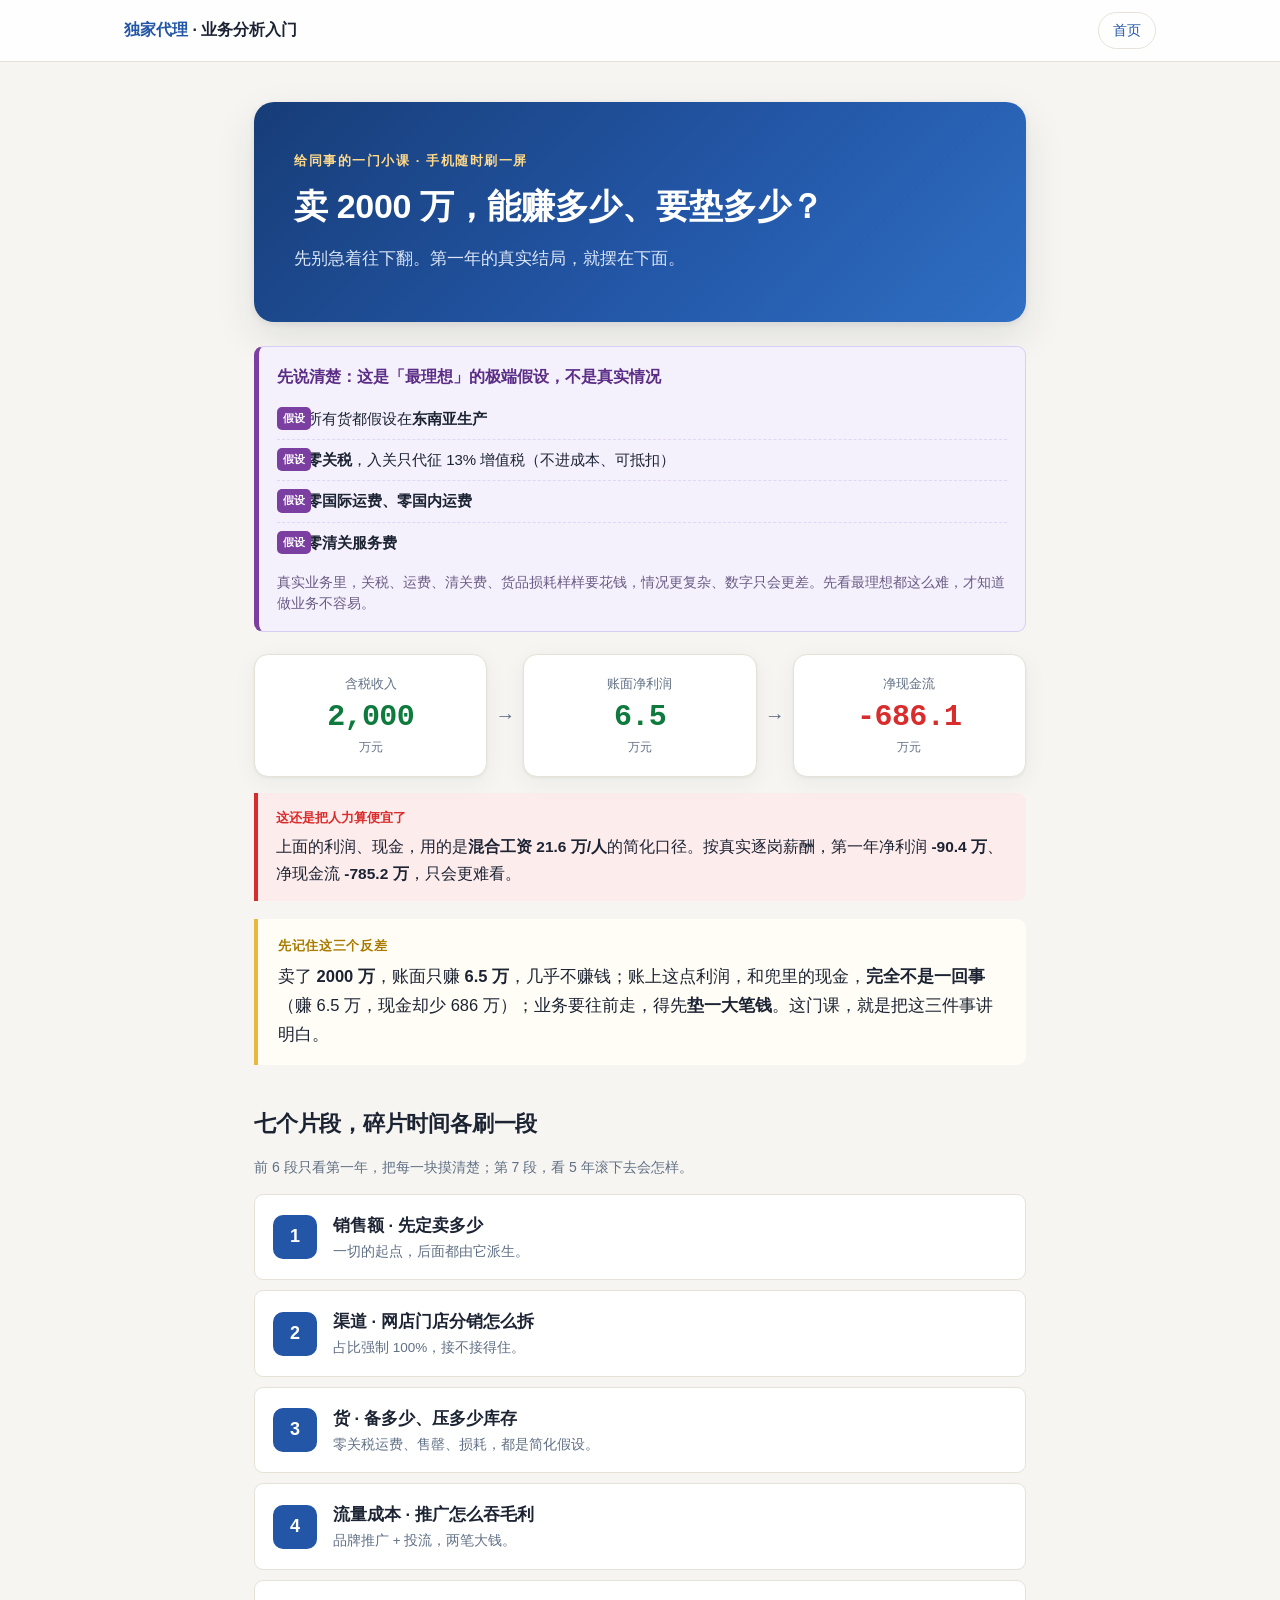
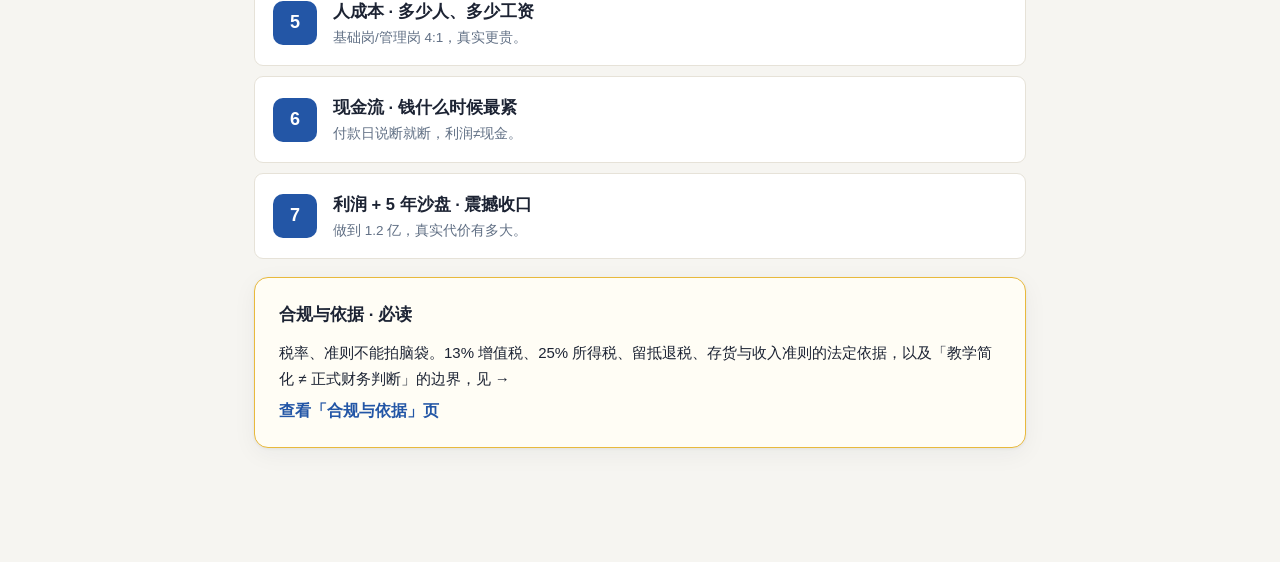
==== commit 52bd9a3e: "切换最理想口径：零关税运费清关、加1%损耗、亏损结转、线上运营拆透明" ====
--- a/index.html
+++ b/index.html
@@ -23,7 +23,19 @@
     <p>先别急着往下翻。第一年的真实结局，就摆在下面。</p>
   </div>
 
-  <!-- 结局钩子：三个大数字，由引擎实时算（简化口径） -->
+  <!-- 极端假设：最理想口径，必须显著可见 -->
+  <div class="assume">
+    <div class="assume-head">先说清楚：这是「最理想」的极端假设，不是真实情况</div>
+    <ul class="assume-list">
+      <li>所有货都假设在<strong>东南亚生产</strong></li>
+      <li><strong>零关税</strong>，入关只代征 13% 增值税（不进成本、可抵扣）</li>
+      <li><strong>零国际运费、零国内运费</strong></li>
+      <li><strong>零清关服务费</strong></li>
+    </ul>
+    <p class="assume-note">真实业务里，关税、运费、清关费、货品损耗样样要花钱，情况更复杂、数字只会更差。先看最理想都这么难，才知道做业务不容易。</p>
+  </div>
+
+  <!-- 结局钩子：三个大数字，由引擎实时算（最理想口径） -->
   <div class="hook-cards" id="hook">
     <div class="hook">
       <div class="hk">含税收入</div>
@@ -33,7 +45,7 @@
     <div class="hook-arrow">→</div>
     <div class="hook">
       <div class="hk">账面净利润</div>
-      <div class="hv c-red" id="h-np">—</div>
+      <div class="hv" id="h-np">—</div>
       <div class="hu">万元</div>
     </div>
     <div class="hook-arrow">→</div>
@@ -46,12 +58,12 @@
 
   <div class="warn">
     <span class="lbl">这还是把人力算便宜了</span>
-    <p>上面的利润、现金，用的是<strong>混合工资 21.6 万/人</strong>的简化口径。按真实逐岗薪酬，第一年净利润 <strong>-151 万</strong>、净现金流 <strong>-956 万</strong>，只会更难看。</p>
+    <p>上面的利润、现金，用的是<strong>混合工资 21.6 万/人</strong>的简化口径。按真实逐岗薪酬，第一年净利润 <strong>-90.4 万</strong>、净现金流 <strong>-785.2 万</strong>，只会更难看。</p>
   </div>
 
   <div class="insight">
     <span class="lbl">先记住这三个反差</span>
-    <p>卖了 <strong>2000 万</strong>，账面却在<strong>亏钱</strong>；账上的那点利润，和兜里的现金，<strong>完全不是一回事</strong>；业务要往前走，得先<strong>垫一大笔钱</strong>。这门课，就是把这三件事讲明白。</p>
+    <p>卖了 <strong>2000 万</strong>，账面只赚 <strong>6.5 万</strong>，几乎不赚钱；账上这点利润，和兜里的现金，<strong>完全不是一回事</strong>（赚 6.5 万，现金却少 686 万）；业务要往前走，得先<strong>垫一大笔钱</strong>。这门课，就是把这三件事讲明白。</p>
   </div>
 
   <h2>七个片段，碎片时间各刷一段</h2>
@@ -71,7 +83,7 @@
     <li><a href="chapters/3-goods.html" data-ch="3">
       <div class="num">3</div>
       <div class="body"><div class="ttl">货 · 备多少、压多少库存</div>
-      <div class="desc">到岸、关税、售罄，都是简化假设。</div></div>
+      <div class="desc">零关税运费、售罄、损耗，都是简化假设。</div></div>
     </a></li>
     <li><a href="chapters/4-traffic.html" data-ch="4">
       <div class="num">4</div>
@@ -108,6 +120,7 @@
   var r = CalcModel.compute();
   document.getElementById('h-rev').textContent = CalcModel.fmtInt(r.revTaxIncl);
   document.getElementById('h-np').textContent = CalcModel.fmtWan(r.netProfit);
+  document.getElementById('h-np').className = 'hv ' + (r.netProfit >= 0 ? 'c-green' : 'c-red');
   document.getElementById('h-nc').textContent = CalcModel.fmtWan(r.netCash);
 })();
 </script>
--- a/css/style.css
+++ b/css/style.css
@@ -127,6 +127,21 @@
 .warn .lbl { font-weight: 800; color: var(--warn); font-size: 13px; display: block; margin-bottom: 3px; }
 .warn p { margin: 0; font-size: 15.5px; }
 
+/* ---------- 极端假设声明（最理想口径，显著可见） ---------- */
+.assume {
+  background: #f4f1fc; border: 1px solid #d8cdf5; border-left: 5px solid #7a3fa0;
+  padding: 16px 18px; border-radius: var(--radius-sm); margin: 20px 0;
+}
+.assume-head { font-weight: 800; color: #5b2d86; font-size: 16px; margin-bottom: 8px; }
+.assume-list { list-style: none; margin: 0; padding: 0; }
+.assume-list li { position: relative; padding: 7px 0 7px 30px; font-size: 15px; border-bottom: 1px dashed #e0d6f5; }
+.assume-list li:last-child { border-bottom: none; }
+.assume-list li::before {
+  content: '假设'; position: absolute; left: 0; top: 8px; font-size: 11px; font-weight: 800;
+  color: #fff; background: #7a3fa0; padding: 2px 6px; border-radius: 5px;
+}
+.assume-note { margin: 10px 0 0; font-size: 13.5px; color: #6b5b85; line-height: 1.55; }
+
 /* ---------- 实时风险提醒 ---------- */
 .risks { margin: 18px 0; }
 .risks .risks-title { font-weight: 700; font-size: 15px; margin-bottom: 8px; color: var(--warn); }
@@ -151,7 +166,16 @@
 tr:last-child td { border-bottom: none; }
 
 /* 5 年大表 */
-.big-table { font-size: 13.5px; border-radius: var(--radius); overflow: hidden; box-shadow: var(--shadow); }
+.table-scroll { position: relative; overflow-x: auto; -webkit-overflow-scrolling: touch; border-radius: var(--radius); }
+.big-table { min-width: 560px; font-size: 13.5px; border-radius: var(--radius); overflow: hidden; box-shadow: var(--shadow); }
+/* 右侧横滑提示：渐变遮罩 + 小字，滚到底自动淡出 */
+.scroll-hint {
+  position: absolute; top: 0; right: 0; bottom: 0; display: flex; align-items: center;
+  padding: 0 12px; font-size: 12px; font-weight: 700; color: #fff; pointer-events: none;
+  background: linear-gradient(90deg, rgba(23,61,120,0), rgba(23,61,120,.92) 45%);
+  border-top-right-radius: var(--radius); border-bottom-right-radius: var(--radius);
+}
+.table-scroll.is-end .scroll-hint { display: none; }
 .big-table th, .big-table td { text-align: right; font-family: var(--mono); white-space: nowrap; }
 .big-table th:first-child, .big-table td:first-child { text-align: left; font-family: var(--body); }
 .big-table thead th { background: #173d78; color: #fff; font-weight: 700; border-bottom: none; }
@@ -290,6 +314,25 @@
 .wf-result .wf-num { color: var(--warn); }
 .wf-result .wf-label { font-weight: 800; color: var(--ink); }
 
+/* 明细行列表（费用拆分） */
+.line-list { margin: 4px 0; }
+.ll-row { display: flex; align-items: center; gap: 10px; padding: 9px 0; border-bottom: 1px solid #eef0f4; }
+.ll-row:last-child { border-bottom: none; }
+.ll-name { flex: 1; font-size: 14.5px; color: var(--ink-2); }
+.ll-val { flex: 0 0 60px; text-align: right; font-family: var(--mono); font-size: 14px; font-weight: 700; }
+.ll-u { flex: 0 0 18px; font-size: 12px; color: var(--ink-3); }
+.ll-total { border-top: 2px solid #d8dde6; margin-top: 2px; }
+.ll-total .ll-name { font-weight: 800; color: var(--ink); }
+.ll-total .ll-val { font-size: 15px; }
+
+/* 人力占比对照表 */
+.ratio-table { width: 100%; min-width: 520px; font-size: 13px; border-collapse: collapse; }
+.ratio-table th, .ratio-table td { text-align: center; padding: 8px 4px; font-family: var(--mono); white-space: nowrap; }
+.ratio-table th:first-child, .ratio-table td:first-child { text-align: left; font-family: var(--body); }
+.ratio-table thead th { background: #173d78; color: #fff; font-weight: 700; }
+.ratio-table tbody tr { border-bottom: 1px solid #eef0f4; }
+.ratio-table td.c-red { color: var(--c-red); font-weight: 700; }
+
 /* ---------- 到岸累加瀑布（逐段累计百分比） ---------- */
 .landing-wf { margin: 14px 0 8px; }
 .lw-row { display: flex; align-items: center; gap: 10px; margin-bottom: 9px; }
@@ -456,7 +499,7 @@
   .slider-row label { flex: 0 0 100%; font-size: 14px; }
   .slider-row .val { flex: 0 0 auto; }
 
-  table { display: block; overflow-x: auto; -webkit-overflow-scrolling: touch; }
+  table:not(.big-table) { display: block; overflow-x: auto; -webkit-overflow-scrolling: touch; }
   th, td { padding: 8px 10px; font-size: 13.5px; }
 
   .metric-grid { grid-template-columns: repeat(2, 1fr); gap: 10px; }
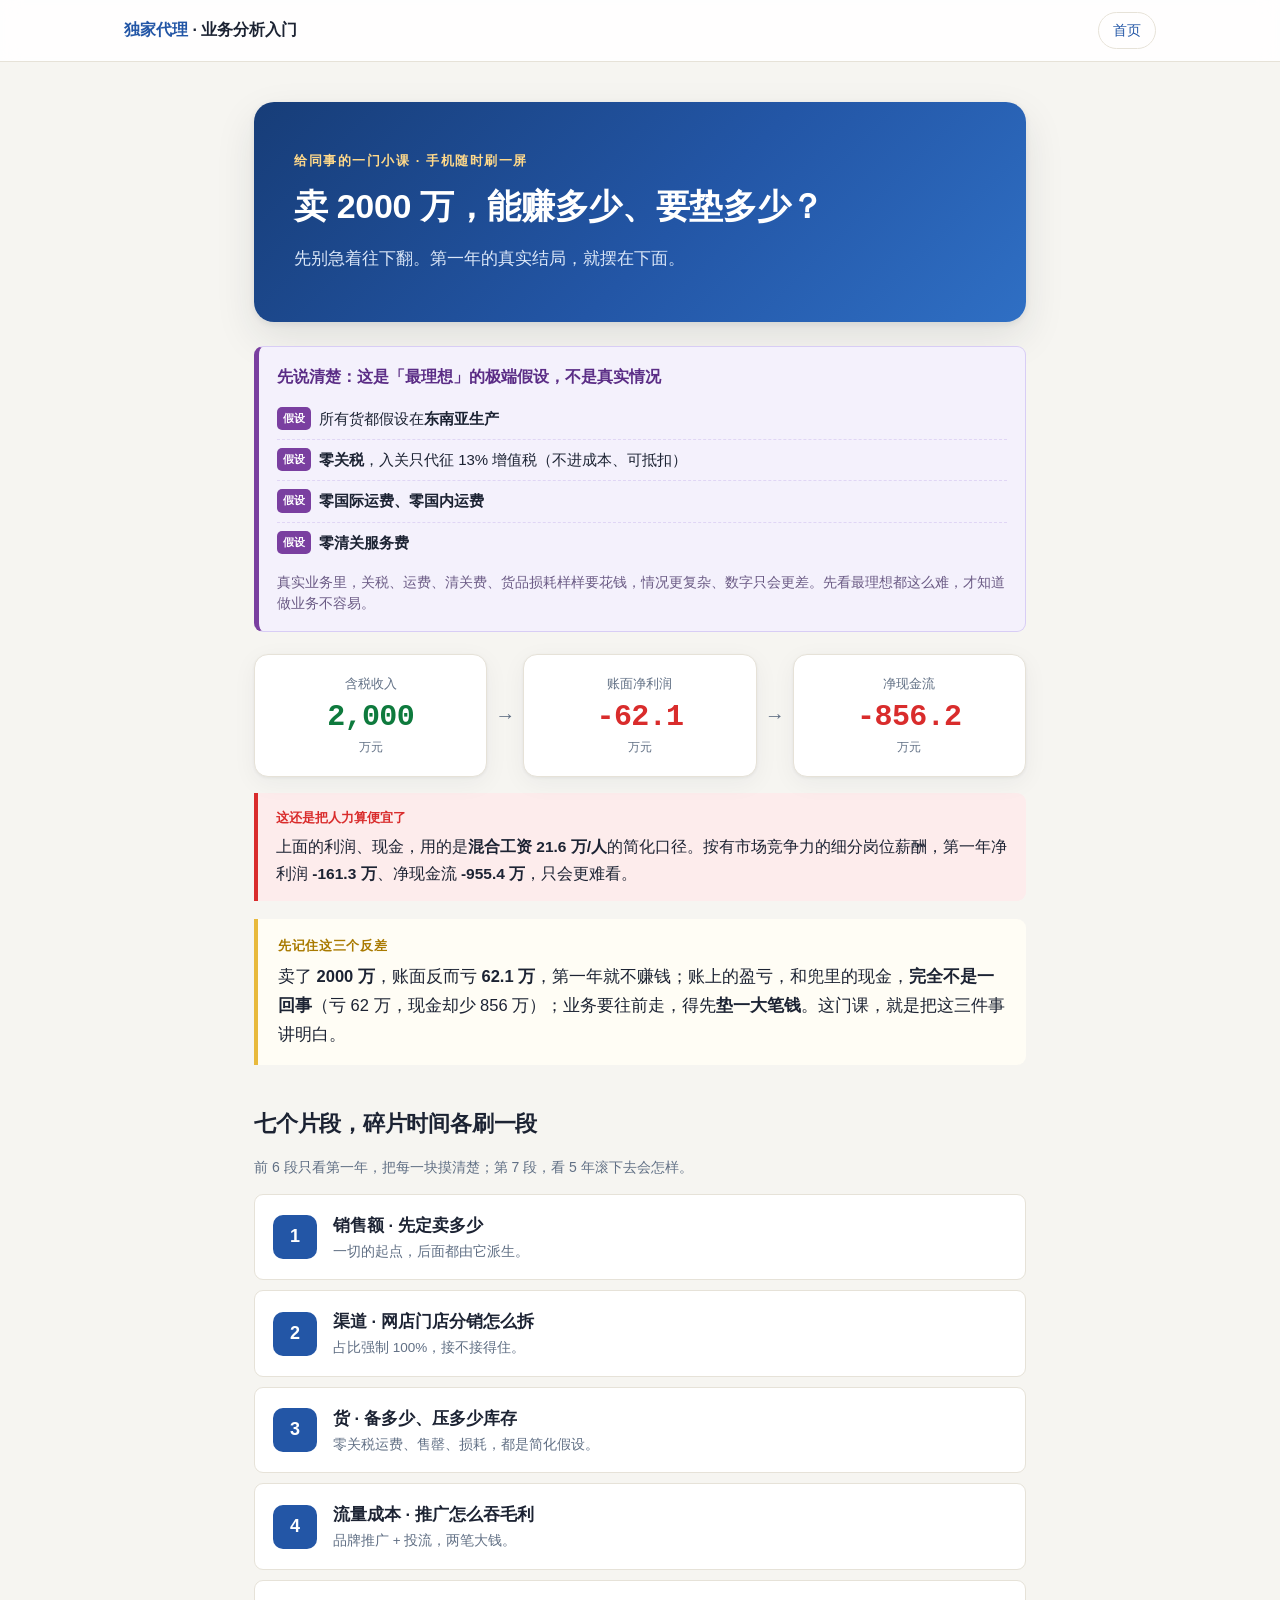
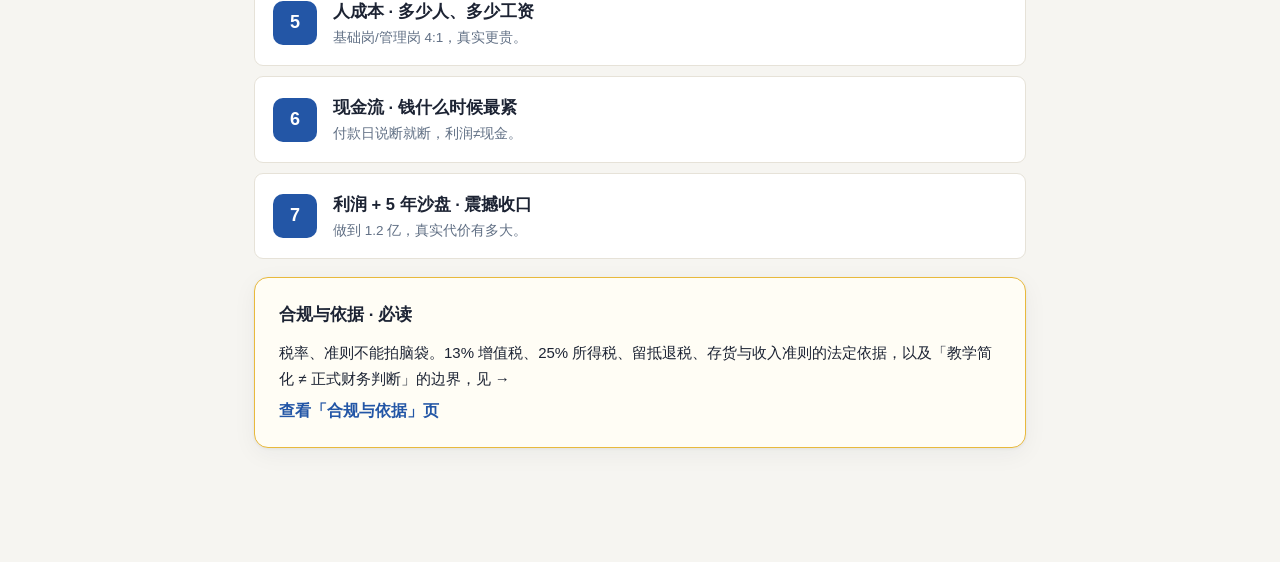
==== commit 3f19b3f1: "含税价格体系+DTC毛利率改60%+门店滑块禁用+简化总声明 - 第3章新增含税价格体系：100→征13→含税成本113，按毛利率反推平均含税零售价282.5、分销价161.4，说明为促销后平均值、消" ====
--- a/index.html
+++ b/index.html
@@ -58,12 +58,12 @@
 
   <div class="warn">
     <span class="lbl">这还是把人力算便宜了</span>
-    <p>上面的利润、现金，用的是<strong>混合工资 21.6 万/人</strong>的简化口径。按真实逐岗薪酬，第一年净利润 <strong>-90.4 万</strong>、净现金流 <strong>-785.2 万</strong>，只会更难看。</p>
+    <p>上面的利润、现金，用的是<strong>混合工资 21.6 万/人</strong>的简化口径。按有市场竞争力的细分岗位薪酬，第一年净利润 <strong>-161.3 万</strong>、净现金流 <strong>-955.4 万</strong>，只会更难看。</p>
   </div>
 
   <div class="insight">
     <span class="lbl">先记住这三个反差</span>
-    <p>卖了 <strong>2000 万</strong>，账面只赚 <strong>6.5 万</strong>，几乎不赚钱；账上这点利润，和兜里的现金，<strong>完全不是一回事</strong>（赚 6.5 万，现金却少 686 万）；业务要往前走，得先<strong>垫一大笔钱</strong>。这门课，就是把这三件事讲明白。</p>
+    <p>卖了 <strong>2000 万</strong>，账面反而亏 <strong>62.1 万</strong>，第一年就不赚钱；账上的盈亏，和兜里的现金，<strong>完全不是一回事</strong>（亏 62 万，现金却少 856 万）；业务要往前走，得先<strong>垫一大笔钱</strong>。这门课，就是把这三件事讲明白。</p>
   </div>
 
   <h2>七个片段，碎片时间各刷一段</h2>
--- a/css/style.css
+++ b/css/style.css
@@ -134,7 +134,7 @@
 }
 .assume-head { font-weight: 800; color: #5b2d86; font-size: 16px; margin-bottom: 8px; }
 .assume-list { list-style: none; margin: 0; padding: 0; }
-.assume-list li { position: relative; padding: 7px 0 7px 30px; font-size: 15px; border-bottom: 1px dashed #e0d6f5; }
+.assume-list li { position: relative; padding: 7px 0 7px 42px; font-size: 15px; border-bottom: 1px dashed #e0d6f5; }
 .assume-list li:last-child { border-bottom: none; }
 .assume-list li::before {
   content: '假设'; position: absolute; left: 0; top: 8px; font-size: 11px; font-weight: 800;
@@ -200,6 +200,15 @@
   font-weight: 700; color: var(--input-ink); background: var(--input-bg);
   padding: 3px 10px; border-radius: 6px; font-size: 14px;
 }
+/* 锁定滑块（第一年不开线下店）：整行变灰、不可点 */
+.slider-row.is-locked label { color: #9aa3b2; }
+.slider-row.is-locked .lock-note { display: block; font-size: 12px; font-weight: 700; color: #9aa3b2; margin-top: 2px; }
+.slider-row.is-locked input[type=range] { cursor: not-allowed; opacity: .55; }
+.slider-row.is-locked input[type=range]::-webkit-slider-runnable-track { background: #e4e8ef; }
+.slider-row.is-locked input[type=range]::-webkit-slider-thumb { background: #aab2c0; }
+.slider-row.is-locked input[type=range]::-moz-range-track { background: #e4e8ef; }
+.slider-row.is-locked input[type=range]::-moz-range-thumb { background: #aab2c0; }
+.slider-row.is-locked .val { color: #9aa3b2; background: #eef0f4; }
 
 .ctrl-group { margin: 16px 0; }
 .ctrl-group .ctrl-title { font-weight: 700; font-size: 15px; margin-bottom: 6px; }
@@ -342,6 +351,18 @@
 .lw-num { flex: 0 0 70px; text-align: right; font-family: var(--mono); font-size: 13px; font-weight: 800; }
 .lw-add { display: block; font-size: 11px; font-weight: 600; color: var(--ink-3); }
 
+/* ---------- 含税价格推导（成本→零售/分销） ---------- */
+.price-step { padding: 14px 0; border-bottom: 1px solid #eef0f4; }
+.price-step:last-child { border-bottom: none; padding-bottom: 2px; }
+.ps-tag { display: inline-block; font-size: 12.5px; font-weight: 800; color: #fff; background: var(--brand); padding: 3px 11px; border-radius: 20px; margin-bottom: 10px; }
+.price-grid { display: grid; grid-template-columns: repeat(auto-fit, minmax(200px, 1fr)); gap: 12px; margin-top: 6px; }
+.price-card { border: 1px solid #e6e8ef; border-radius: 12px; padding: 13px 14px; background: #fbfcfe; }
+.price-card .pc-name { font-size: 14px; font-weight: 800; color: var(--ink); }
+.price-card .pc-name small { font-weight: 700; color: var(--ink-3); font-size: 12px; margin-left: 4px; }
+.price-card .pc-formula { font-family: var(--mono); font-size: 12.5px; color: var(--ink-3); margin: 7px 0 2px; }
+.price-card .pc-val { font-family: var(--mono); font-size: 27px; font-weight: 800; letter-spacing: -.02em; }
+.price-card .pc-note { font-size: 12.5px; color: var(--ink-2); line-height: 1.6; margin-top: 7px; }
+
 /* ---------- 开关（稳态开关等） ---------- */
 .toggle-row { display: flex; align-items: center; gap: 12px; margin: 14px 0; }
 .switch { position: relative; display: inline-block; width: 52px; height: 30px; flex: none; }
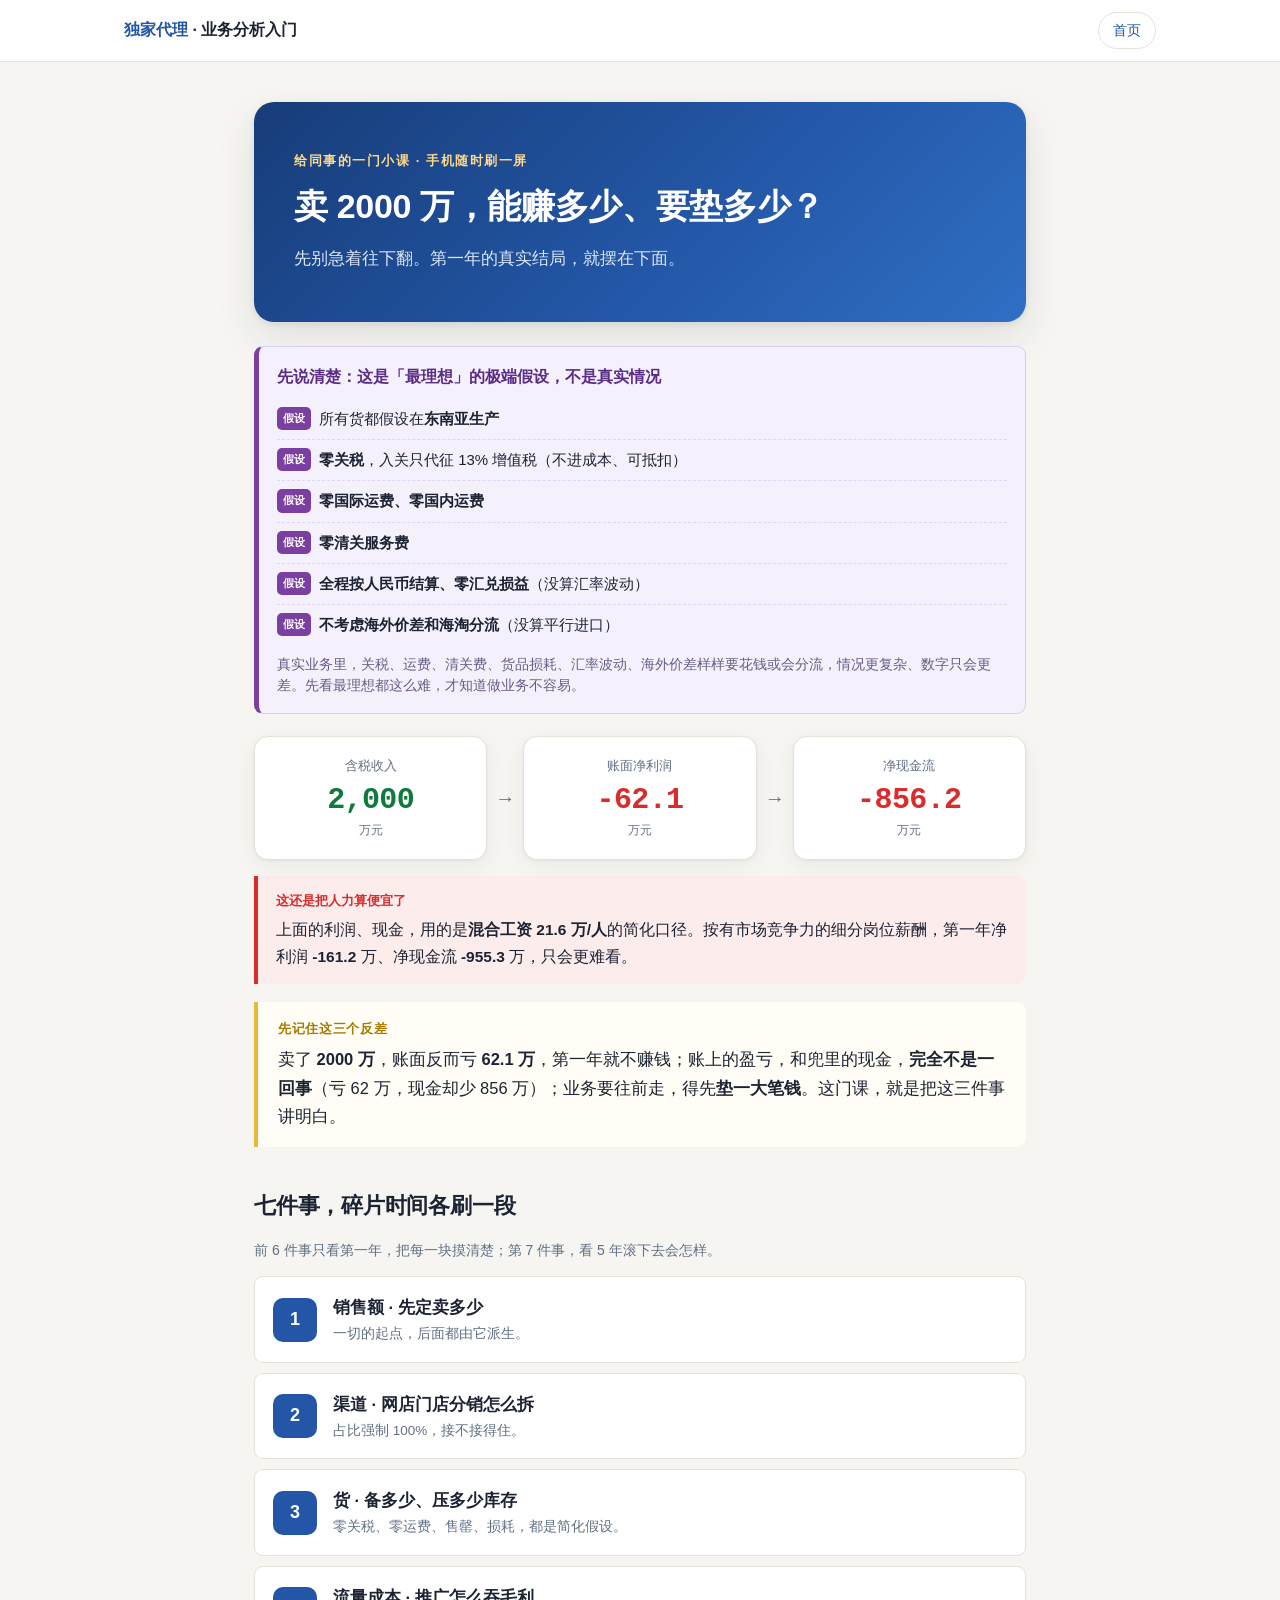
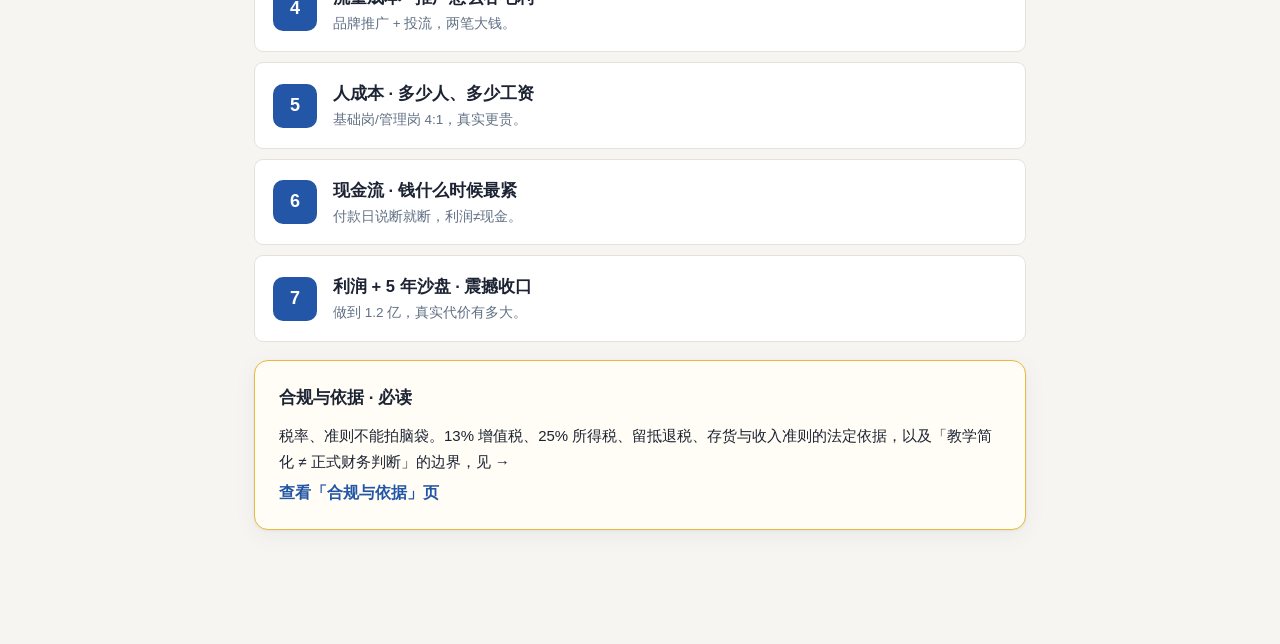
==== commit a25acb3d: "大修收口：修假锁定/病句/时段模型/写死数字，接风险卡，加回汇率与平行进口，补favicon与工程兜底" ====
--- a/index.html
+++ b/index.html
@@ -5,8 +5,10 @@
 <meta name="viewport" content="width=device-width, initial-scale=1.0">
 <title>独家代理 · 业务分析入门</title>
 <link rel="stylesheet" href="css/style.css">
+<link rel="icon" type="image/svg+xml" href="favicon.svg">
 </head>
 <body>
+<noscript><div style="padding:20px;margin:16px;border:1px solid #d92c2c;border-radius:10px;background:#fff5f5;color:#d92c2c;font-weight:700;">本网站的交互和数字要靠 JavaScript 才能显示，请在浏览器设置里打开 JavaScript 后再看。</div></noscript>
 
 <div class="topbar">
   <div class="topbar-inner">
@@ -31,8 +33,10 @@
       <li><strong>零关税</strong>，入关只代征 13% 增值税（不进成本、可抵扣）</li>
       <li><strong>零国际运费、零国内运费</strong></li>
       <li><strong>零清关服务费</strong></li>
+      <li><strong>全程按人民币结算、零汇兑损益</strong>（没算汇率波动）</li>
+      <li><strong>不考虑海外价差和海淘分流</strong>（没算平行进口）</li>
     </ul>
-    <p class="assume-note">真实业务里，关税、运费、清关费、货品损耗样样要花钱，情况更复杂、数字只会更差。先看最理想都这么难，才知道做业务不容易。</p>
+    <p class="assume-note">真实业务里，关税、运费、清关费、货品损耗、汇率波动、海外价差样样要花钱或会分流，情况更复杂、数字只会更差。先看最理想都这么难，才知道做业务不容易。</p>
   </div>
 
   <!-- 结局钩子：三个大数字，由引擎实时算（最理想口径） -->
@@ -58,7 +62,7 @@
 
   <div class="warn">
     <span class="lbl">这还是把人力算便宜了</span>
-    <p>上面的利润、现金，用的是<strong>混合工资 21.6 万/人</strong>的简化口径。按有市场竞争力的细分岗位薪酬，第一年净利润 <strong>-161.3 万</strong>、净现金流 <strong>-955.4 万</strong>，只会更难看。</p>
+    <p>上面的利润、现金，用的是<strong>混合工资 21.6 万/人</strong>的简化口径。按有市场竞争力的细分岗位薪酬，第一年净利润 <strong id="h-realnp">—</strong> 万、净现金流 <strong id="h-realnc">—</strong> 万，只会更难看。</p>
   </div>
 
   <div class="insight">
@@ -66,8 +70,8 @@
     <p>卖了 <strong>2000 万</strong>，账面反而亏 <strong>62.1 万</strong>，第一年就不赚钱；账上的盈亏，和兜里的现金，<strong>完全不是一回事</strong>（亏 62 万，现金却少 856 万）；业务要往前走，得先<strong>垫一大笔钱</strong>。这门课，就是把这三件事讲明白。</p>
   </div>
 
-  <h2>七个片段，碎片时间各刷一段</h2>
-  <p class="subtle">前 6 段只看第一年，把每一块摸清楚；第 7 段，看 5 年滚下去会怎样。</p>
+  <h2>七件事，碎片时间各刷一段</h2>
+  <p class="subtle">前 6 件事只看第一年，把每一块摸清楚；第 7 件事，看 5 年滚下去会怎样。</p>
 
   <ol class="toc" style="list-style:none;padding:0;">
     <li><a href="chapters/1-goal.html" data-ch="1">
@@ -83,7 +87,7 @@
     <li><a href="chapters/3-goods.html" data-ch="3">
       <div class="num">3</div>
       <div class="body"><div class="ttl">货 · 备多少、压多少库存</div>
-      <div class="desc">零关税运费、售罄、损耗，都是简化假设。</div></div>
+      <div class="desc">零关税、零运费、售罄、损耗，都是简化假设。</div></div>
     </a></li>
     <li><a href="chapters/4-traffic.html" data-ch="4">
       <div class="num">4</div>
@@ -122,6 +126,9 @@
   document.getElementById('h-np').textContent = CalcModel.fmtWan(r.netProfit);
   document.getElementById('h-np').className = 'hv ' + (r.netProfit >= 0 ? 'c-green' : 'c-red');
   document.getElementById('h-nc').textContent = CalcModel.fmtWan(r.netCash);
+  var rs = CalcModel.realStaff(r);
+  document.getElementById('h-realnp').textContent = CalcModel.fmtWan(rs.realNetProfit);
+  document.getElementById('h-realnc').textContent = CalcModel.fmtWan(rs.realNetCash);
 })();
 </script>
 </body>
--- a/css/style.css
+++ b/css/style.css
@@ -35,6 +35,14 @@
 
 * { box-sizing: border-box; }
 html { scroll-behavior: smooth; }
+
+/* 键盘导航：清晰可见的焦点环（鼠标点击不显示） */
+a:focus-visible, button:focus-visible, input:focus-visible, select:focus-visible,
+[tabindex]:focus-visible {
+  outline: 3px solid #1a56db;
+  outline-offset: 2px;
+  border-radius: 6px;
+}
 body {
   margin: 0;
   font-family: var(--font);
@@ -322,6 +330,8 @@
 .wf-result .wf-bar { background: var(--warn); }
 .wf-result .wf-num { color: var(--warn); }
 .wf-result .wf-label { font-weight: 800; color: var(--ink); }
+.wf-neg .wf-bar { background: var(--warn); }
+.wf-neg .wf-num { color: var(--warn); font-weight: 700; }
 
 /* 明细行列表（费用拆分） */
 .line-list { margin: 4px 0; }
@@ -361,6 +371,7 @@
 .price-card .pc-name small { font-weight: 700; color: var(--ink-3); font-size: 12px; margin-left: 4px; }
 .price-card .pc-formula { font-family: var(--mono); font-size: 12.5px; color: var(--ink-3); margin: 7px 0 2px; }
 .price-card .pc-val { font-family: var(--mono); font-size: 27px; font-weight: 800; letter-spacing: -.02em; }
+.price-card .pc-val .pc-u { font-size: 14px; font-weight: 700; color: var(--ink-3); margin-left: 4px; }
 .price-card .pc-note { font-size: 12.5px; color: var(--ink-2); line-height: 1.6; margin-top: 7px; }
 
 /* ---------- 开关（稳态开关等） ---------- */
@@ -546,6 +557,8 @@
 
   /* 新增交互组件的手机布局 */
   .tl-cards { flex-direction: column; gap: 8px; }
+  .timeline { flex-direction: column; gap: 6px; }
+  .tl-seg { min-height: 0; }
   .tl-card { flex-direction: row; align-items: center; justify-content: space-between; }
   .tl-card .tl-brief { text-align: right; max-width: 58%; }
   .wf-row { gap: 8px; }
@@ -558,6 +571,55 @@
 }
 
 @media print {
-  .topbar, .pager { display: none; }
-  body { background: #fff; }
-}
+  .topbar, .pager, noscript, .btn, .switch, .slider-row input, .toggle-row { display: none; }
+  body { background: #fff; color: #000; font-size: 12px; }
+  .wrap { max-width: 100%; padding: 0; }
+  .card, .widget, .ratio-table, .big-table, .price-card, .risk-item, .warn, .note, .insight {
+    box-shadow: none; break-inside: avoid; page-break-inside: avoid;
+  }
+  .table-scroll { overflow: visible; }
+  a { color: #000; text-decoration: none; }
+  h1, h2, h3 { break-after: avoid; page-break-after: avoid; }
+}
+
+/* ---------- 风险预警（assessRisk 实时渲染） ---------- */
+.risk-box { margin-top: 22px; }
+.risk-list { display: flex; flex-direction: column; gap: 10px; }
+.risk-item {
+  border: 1px solid var(--line);
+  border-left: 4px solid var(--ink-3);
+  background: var(--card);
+  border-radius: var(--radius-sm);
+  padding: 10px 14px;
+}
+.risk-item .ri-title { font-weight: 700; display: block; margin-bottom: 2px; }
+.risk-item .ri-text { color: var(--ink-2); font-size: 15px; margin: 0; }
+.risk-item.is-warn { border-left-color: var(--warn); background: var(--warn-bg); }
+.risk-item.is-warn .ri-title { color: var(--warn); }
+.risk-item.is-note { border-left-color: var(--brand); background: var(--brand-soft); }
+.risk-item.is-note .ri-title { color: var(--brand-deep); }
+
+/* 细分岗位表的分组行 */
+.ratio-table tr.grp td { background: var(--brand-soft); font-weight: 700; color: var(--brand-deep); }
+
+/* 签约前清单 */
+.check-list { list-style: none; padding: 0; margin: 6px 0 10px; }
+.check-list li {
+  position: relative; padding: 9px 10px 9px 38px; margin-bottom: 8px;
+  background: #fff; border: 1px solid var(--line); border-radius: var(--radius-sm);
+  line-height: 1.5;
+}
+.check-list li::before {
+  content: "?"; position: absolute; left: 10px; top: 9px;
+  width: 20px; height: 20px; border: 2px solid var(--brand); border-radius: 50%;
+  color: var(--brand); font-weight: 800; font-size: 13px; text-align: center; line-height: 18px;
+}
+
+/* 全年资金时间轴 */
+.timeline { display: flex; gap: 6px; }
+.tl-seg { border-radius: var(--radius-sm); padding: 10px 12px; color: #fff; min-height: 64px; }
+.tl-seg .ts-range { font-weight: 800; font-size: 15px; }
+.tl-seg .ts-event { font-size: 13px; margin-top: 4px; opacity: .95; line-height: 1.4; }
+.tl-seg.is-tight { background: #d92c2c; }
+.tl-seg.is-mid { background: #e0763a; }
+.tl-seg.is-loose { background: #2f9e6b; }
